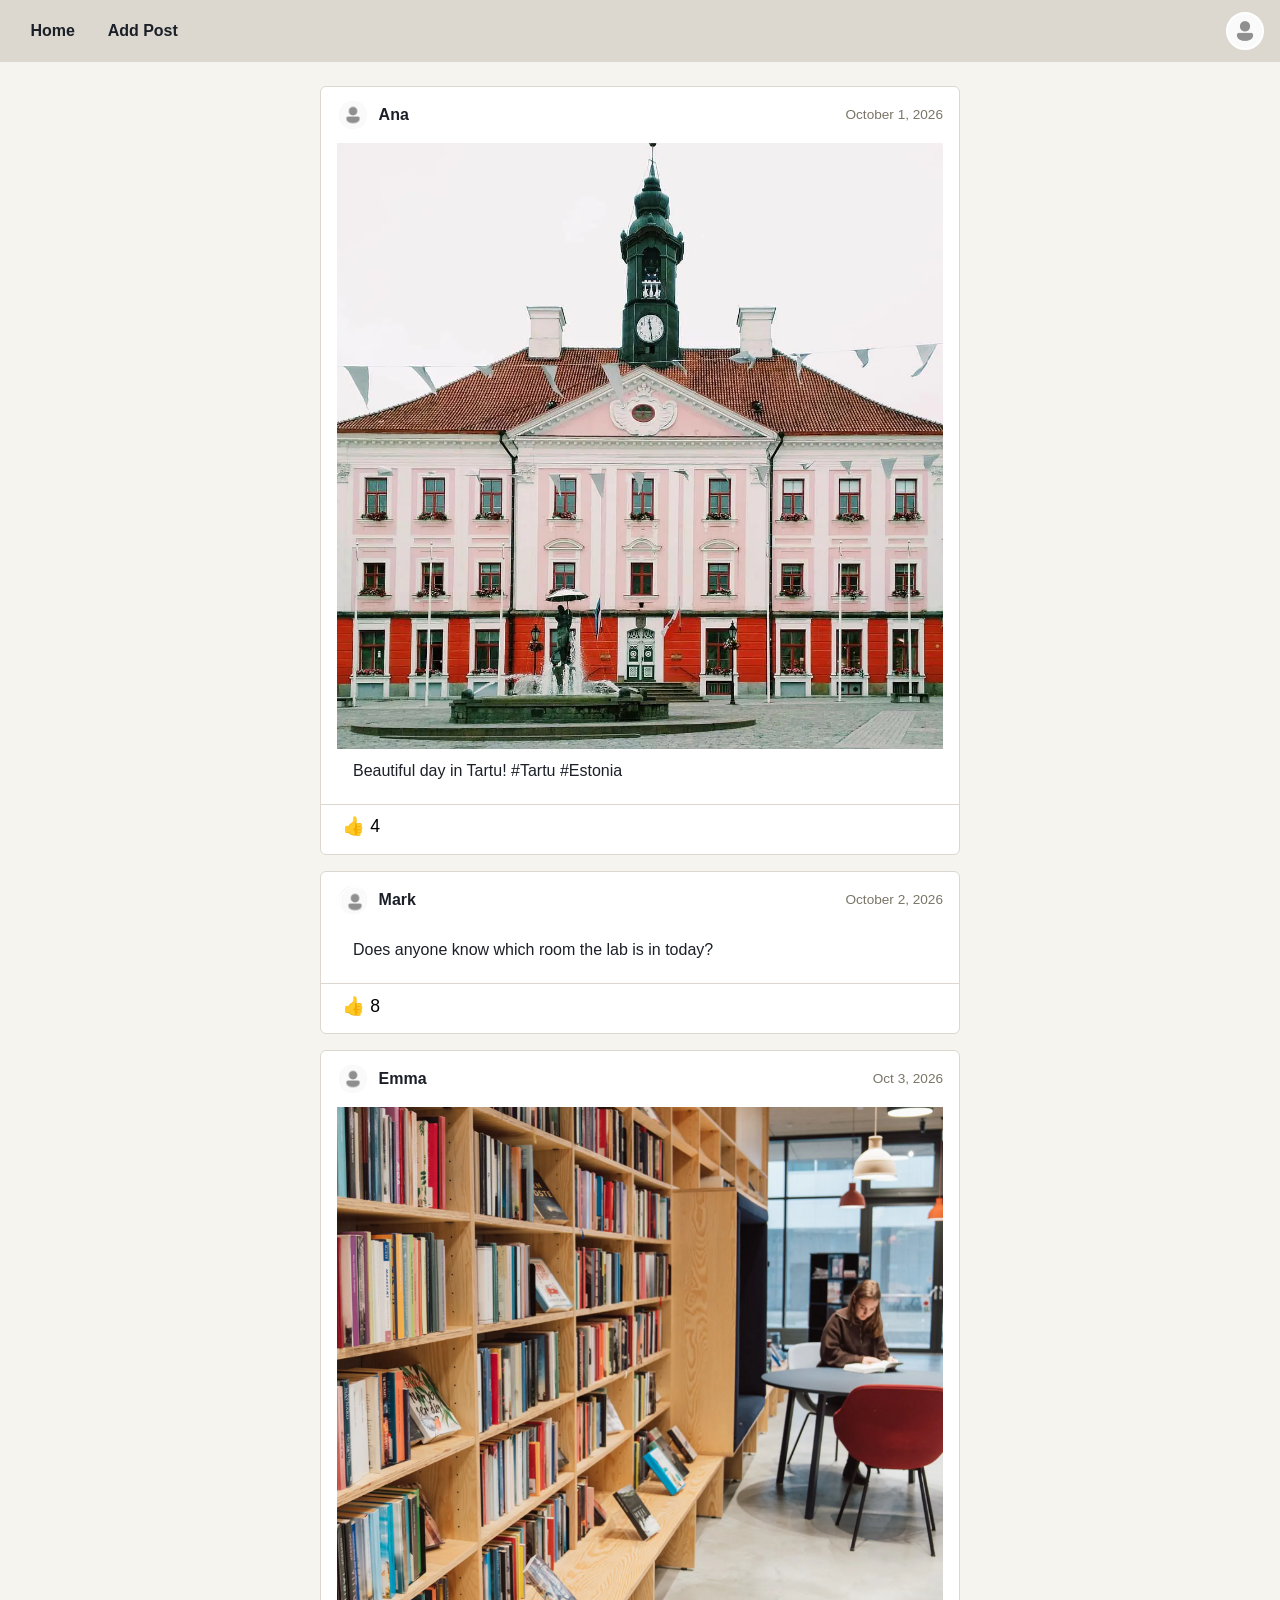
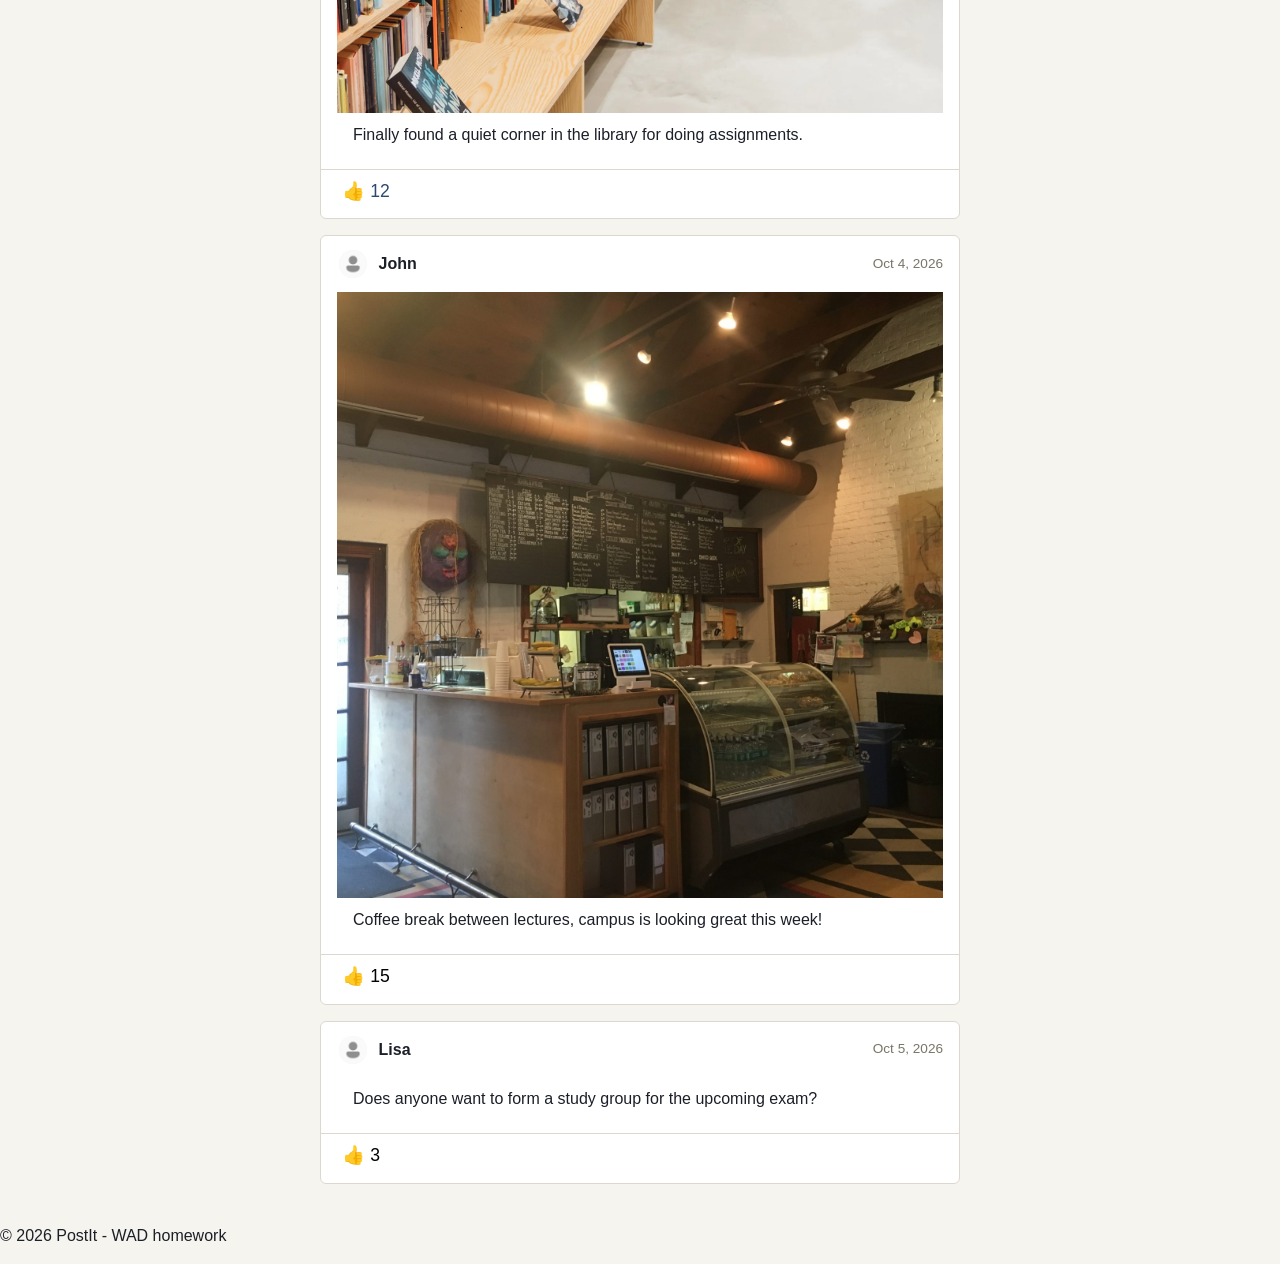
==== index.html @ ceebc7ea "added the html and css files for the website" ====
<!DOCTYPE html>
<html lang="en">
  <head>
    <meta charset="UTF-8">
    <meta name="viewport" content="width=device-width, initial-scale=1.0" /> <!-- mobile usage -->
    <title>PostIt - Home</title>
    <link rel="stylesheet" href="index.css" />
  </head>

  <body>

    <!-- header: navigation links + account avatar -->
    <header>
        <nav> <!--navigation links-->
        <a href="index.html">Home</a>
        <a href="addPost.html">Add Post</a>
        </nav>
        <!-- avatar links to the login page -->
        <!-- aria-label for accessibility since the link contains only an image -->
        <a href="login.html" class="avatar" aria-label="Account">
            <img src="images/daweid-icon-7797704_1920.png" alt="User Avatar" width="32" height="32">
        </a>
    </header>

    <!-- main: post feed -->
    <main>
        <!-- each post is an <article> element with the same structure:
                1. post header - avatar, username, date
                2. post body - optional image, text content
                3. post footer - like button with like count
            to add a new post, copy the <article> element and change the content -->
        <section class="feed" aria-label="Posts">
            <article class="post">
                <div class="post-header">
                    <span class="avatar">
                        <img src="images/daweid-icon-7797704_1920.png" alt="Ana">
                    </span>
                    <strong>Ana</strong>
                    <time datetime="2026-10-01">October 1, 2026</time>
                </div>

                <div class="post-body">
                    <img src="images/tartu.webp" alt="Town Hall Square in Tartu" />
                    <p>Beautiful day in Tartu! #Tartu #Estonia</p>
                </div>

                <div class="post-footer">
                    <!-- data-likes = starting number of likes, read by the script below -->
                    <button class="like-btn" type="button" data-likes="4">👍 4</button>
                </div>
            </article>

            <article class="post">
                <div class="post-header">
                    <span class="avatar">
                        <span class="avatar">
                        <img src="images/daweid-icon-7797704_1920.png" alt="Mark">
                    </span>
                    </span>
                    <strong>Mark</strong>
                    <time datetime="2026-10-02">October 2, 2026</time>
                </div>

                <div class="post-body">
                    <p>Does anyone know which room the lab is in today?</p>
                </div>

                <div class="post-footer">
                    <button class="like-btn" type="button" data-likes="8">👍 8</button>
                </div>
            </article>

            <article class="post">
                <div class="post-header">
                    <span class="avatar">
                        <img src="images/daweid-icon-7797704_1920.png" alt="Emma">
                    </span>
                    <strong>Emma</strong>
                    <time datetime="2026-10-03">Oct 3, 2026</time>
                </div>
                <div class="post-body">
                    <img src="images/library.webp" alt="University library" />
                    <p>Finally found a quiet corner in the library for doing assignments.</p>
                </div>
                <div class="post-footer">
                    <!-- class "liked" makes the button blue from the start -->
                    <button class="like-btn liked" type="button" data-likes="12">👍 12</button>
                </div>
            </article>

            <article class="post">
                <div class="post-header">
                    <span class="avatar">
                        <img src="images/daweid-icon-7797704_1920.png" alt="John">
                    </span>
                    <strong>John</strong>
                    <time datetime="2026-10-04">Oct 4, 2026</time>
                </div>
                <div class="post-body">
                    <img src="images/coffee.jpg" alt="Coffee shop" />
                    <p>Coffee break between lectures, campus is looking great this week!</p>
                </div>
                <div class="post-footer">
                    <button class="like-btn" type="button" data-likes="15">👍 15</button>
                </div>
            </article>

            <article class="post">
                <div class="post-header">
                    <span class="avatar">
                        <img src="images/daweid-icon-7797704_1920.png" alt="Lisa">
                    </span>
                    <strong>Lisa</strong>
                    <time datetime="2026-10-05">Oct 5, 2026</time>
                </div>
                <div class="post-body">
                    <p>Does anyone want to form a study group for the upcoming exam?</p>
                </div>
                <div class="post-footer">
                    <button class="like-btn" type="button" data-likes="3">👍 3</button>
                </div>
            </article>

        </section>
    </main>

    <!-- footer -->
    <footer>
        <p>&copy; 2026 PostIt - WAD homework</p>
    </footer>

    <!-- javascript: like button functionality 
         clicking a button toggles like/unlike and updates the number
         nothing is saved, the counts reset when the page is reloaded -->
    <script>
        // Loop over every like button on the page and give each its own state
        document.querySelectorAll('.like-btn').forEach(btn => {
            let liked = false; //has the user liked this post yet?
            let count = parseInt(btn.dataset.likes, 10) || 0; //start from data-likes (0 if missing)

            btn.addEventListener('click', () => {
                liked = !liked; //flip between liked / not liked
                count += liked ? 1 : -1; // increments on like, decrements on unlike
                btn.classList.toggle('liked', liked); // add "liked" class if liked, remove otherwise
                btn.textContent =  `👍 ${count}`; // update the displayed number
            });
        });
    </script>

</body>
</html>
---- index.css ----
:root {
    --ink: #1b1f27;             /* main text color */
    --paper: #f6f4ef;           /* page background color */
    --card: #ffffff;            /* background of post cards */
    --line: #dcd8cf;            /* borders and header background */
    --accent: #2c4a6e;          /* accent color (hover, liked state) */
    --accent-hover: #203854;    /* darker accent color */
    --muted: #7a7568;           /* grey text: dates, footer*/
}

/*make width/height include padding and border, so sizes are more predictable */
* { box-sizing: border-box; }

/* base page styles */
body {
    margin: 0;
    font-family: "Segoe UI", Helvetica, Arial, sans-serif;
    background-color: var(--paper);
    color: var(--ink);
    line-height: 1.5; /* more readable spacing between lines */
}

/* header and navigation styles */

/* top bar: nav links on the left, avatar on the right */
header {
    display: flex;
    align-items: center;            /* vertically center the items */
    justify-content: space-between; /* push nav left and avatar right */
    background: var(--line);
    padding: 0.75rem 1rem;
}

/* row of link (home, add post) */
nav {
    display: flex;
    gap: 0.25rem; /* small space between links */
}

nav a {
    padding: 0.4rem 0.9rem;
    border-radius: 4px;
    color: var(--ink);
    text-decoration: none;                   /* no underline */
    font-weight: 600;
    transition: background-color 0.25s ease; /* smooth hover effect */
}

/* hover effect: dark blue background with white text */
nav a:hover {
    background-color: var(--accent);
    color: #fff;
}

/* avatar (round profile picture)
   used twice: in header (post link) and in each post header */
.avatar {
    width: 38px;
    height: 38px;
    border-radius: 50%; /* makes the square into a circle */
    background: #ffffff;
    border: 2px solid #fff;
    overflow: hidden;   /* crop the image to the circle */
    display: block;
}

/* image fills the circle without being stretched */
.avatar img {
    width: 100%;
    height: 100%;
    object-fit: cover; /* crop instead of distorting */
}

/* main content area */

/* centre the feed horizontally */
main {
    display: flex;
    justify-content: center;
    padding: 1.5rem;
}

/* vertical list of posts, max 640px wide */
.feed {
    display: flex;
    flex-direction: column; /* stack posts top to bottom */
    gap: 1rem;              /* space between posts */
    width: 100%;
    max-width: 640px;
}

/* individual post card */
.post {
    background: var(--card);
    border: 1px solid var(--line);
    border-radius: 6px;
    overflow: hidden; /* keeps the image inside the rounded corners */
}

/* top row of a post: avatar, username, date
    ">" means only a .post-header that is a direct child of .post */
.post > .post-header {
    display: flex;
    align-items: center;
    gap: 0.6rem;
    padding: 0.75rem 1rem;
}

/* smaller avatar in the post header (overrides the 38px default above) */
.post-header .avatar {
    width: 32px;
    height: 32px;
    background: var(--paper);
    font-size: 1px solid var(--line);
}

/* date: grey, small, pushed to the far right of the row
    (margin-left: auto takes up all the free space on the left) */
.post-header time {
    margin-left: auto;
    color: var(--muted);
    font-size: 0.85rem;
}

/* "+" = the .post-body that comes directly after the .post-header */
.post-header + .post-body {
    padding: 0 1rem 0.75rem;
}

/* post image: full width, always square, cropped to fit */
.post-body img {
    display: block; /* removes the small gap under inline images */
    width: 100%;
    aspect-ratio: 1/1;
    object-fit: cover;
}

/* post text*/
.post-body p {
    margin: 0.6rem 1rem;
}

/* "~" = any .post-footer that comes after a .post-body (same parent)
    adds a thin line above the like button */
.post-body ~ .post-footer {
    padding: 0.5rem 1rem 0.85rem;
    border-top: 1px solid var(--line);
}

/* like button */

/* reset the default button so it looks like plain text with an emoji  */ 
.like-btn {
    background: none;
    border: none;
    cursor: pointer;
    font-size: 1.1rem;
    padding: 0.2rem 0.4rem;
    border-radius: 4px;
}

.like-btn:hover {
    background: var(--paper); /* light highlight on hover */
}

/* the "liked" class is added/removed by the javascript in index.html */
.like-btn.liked {
    color: var(--accent);
}

/* page footer */
.footer {
    text-align: center;
    padding: 1rem;
    font-size: 0.85rem;
    color: var(--muted);
}

/* mobile styles
    applied only when the screen is 480px wide or less (phones)
    smaller paddings and fonts so everything fits */
@media (max-width: 480px) {
    header {
        padding: 0.6rem 0.8rem;
    }

    nav a {
        padding: 0.35rem 0.6rem;
        font-size: 0.9rem;
    }

    main {
        padding: 0.75rem;
    }

    .feed {
        gap: 0.75rem;
    }
}
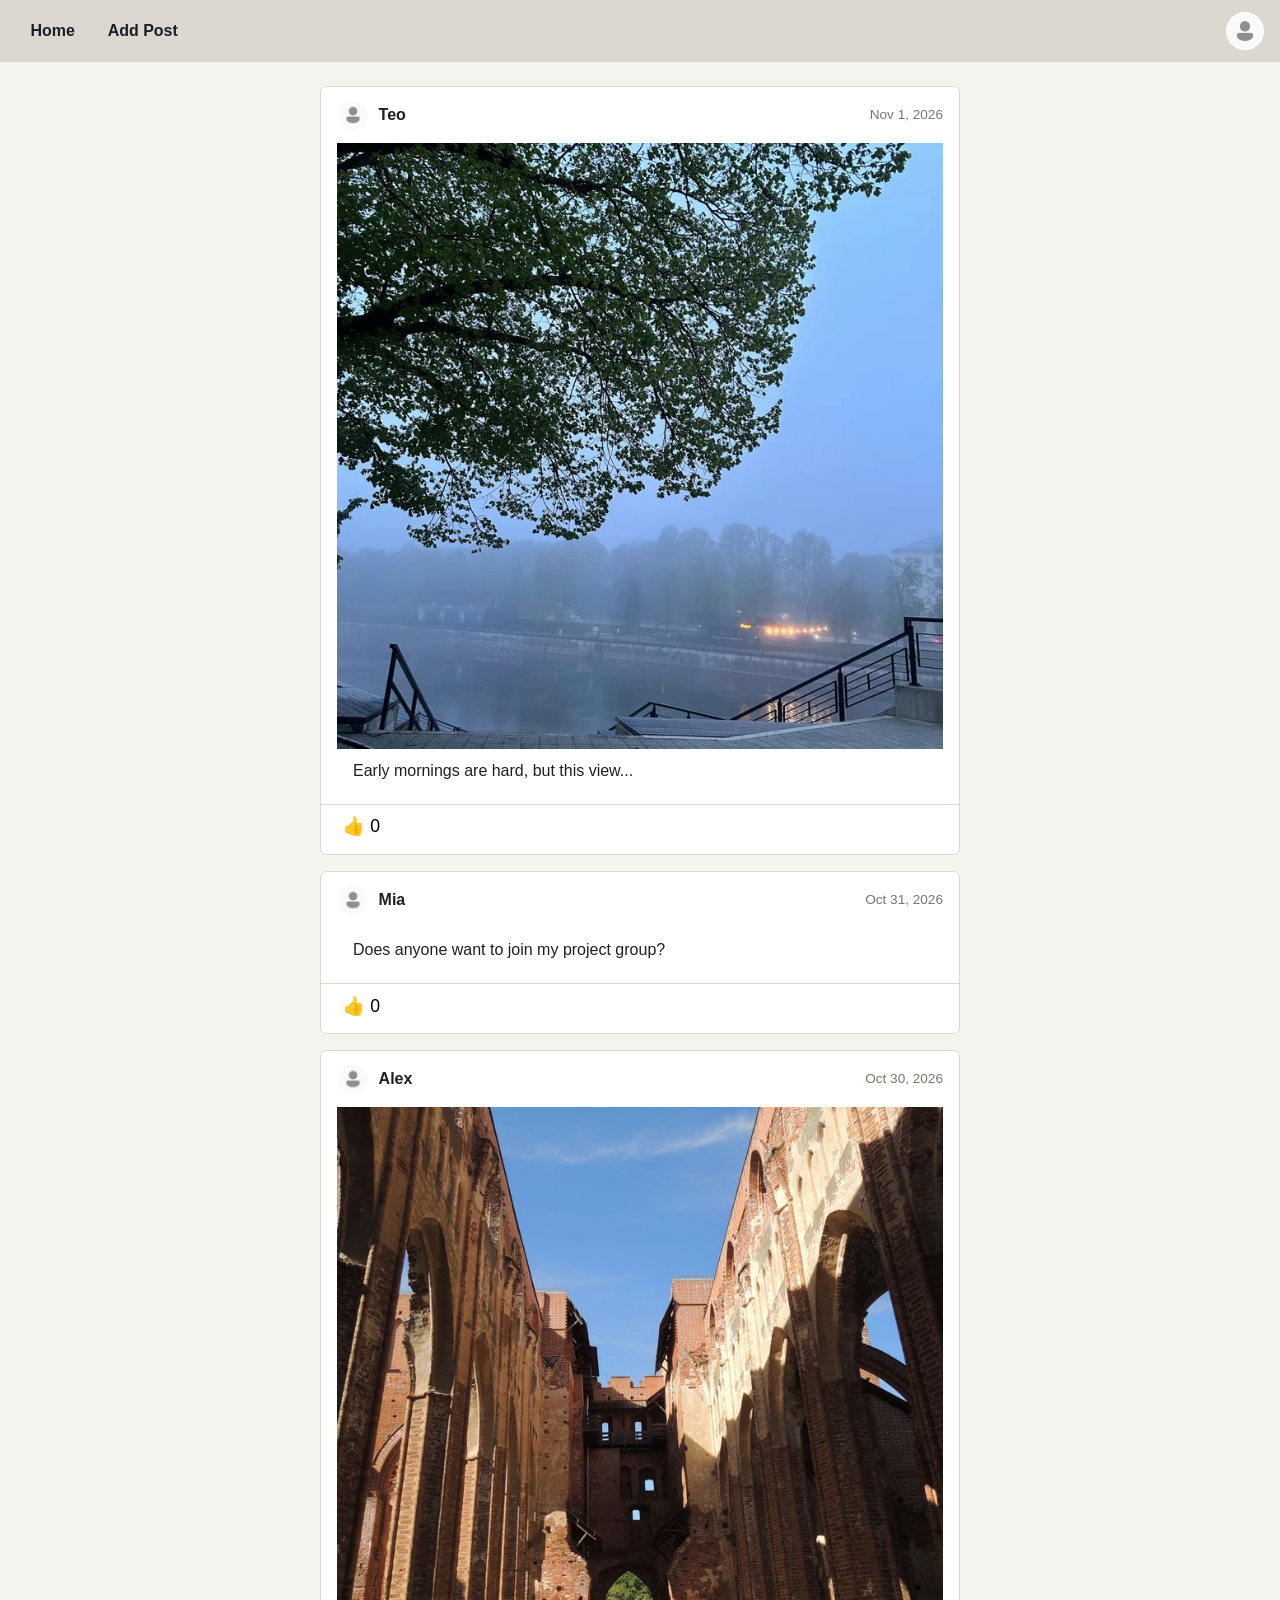
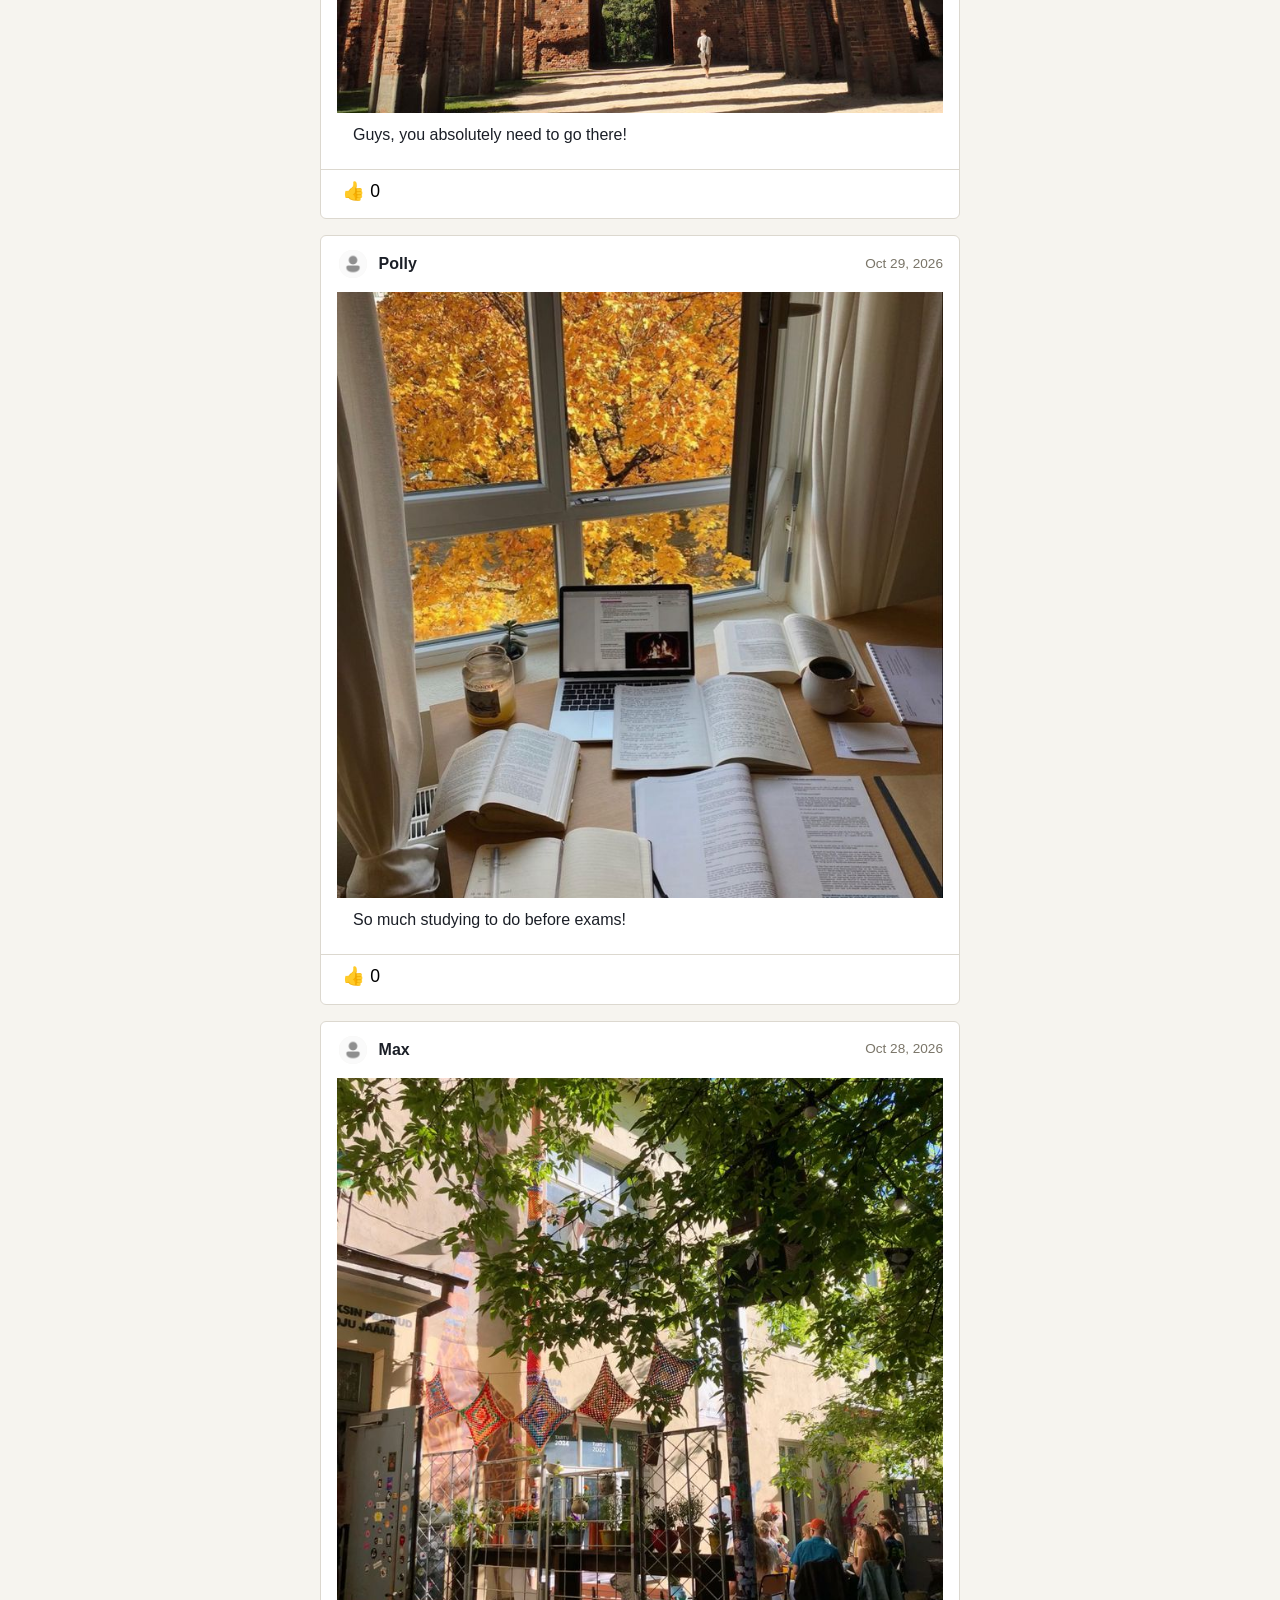
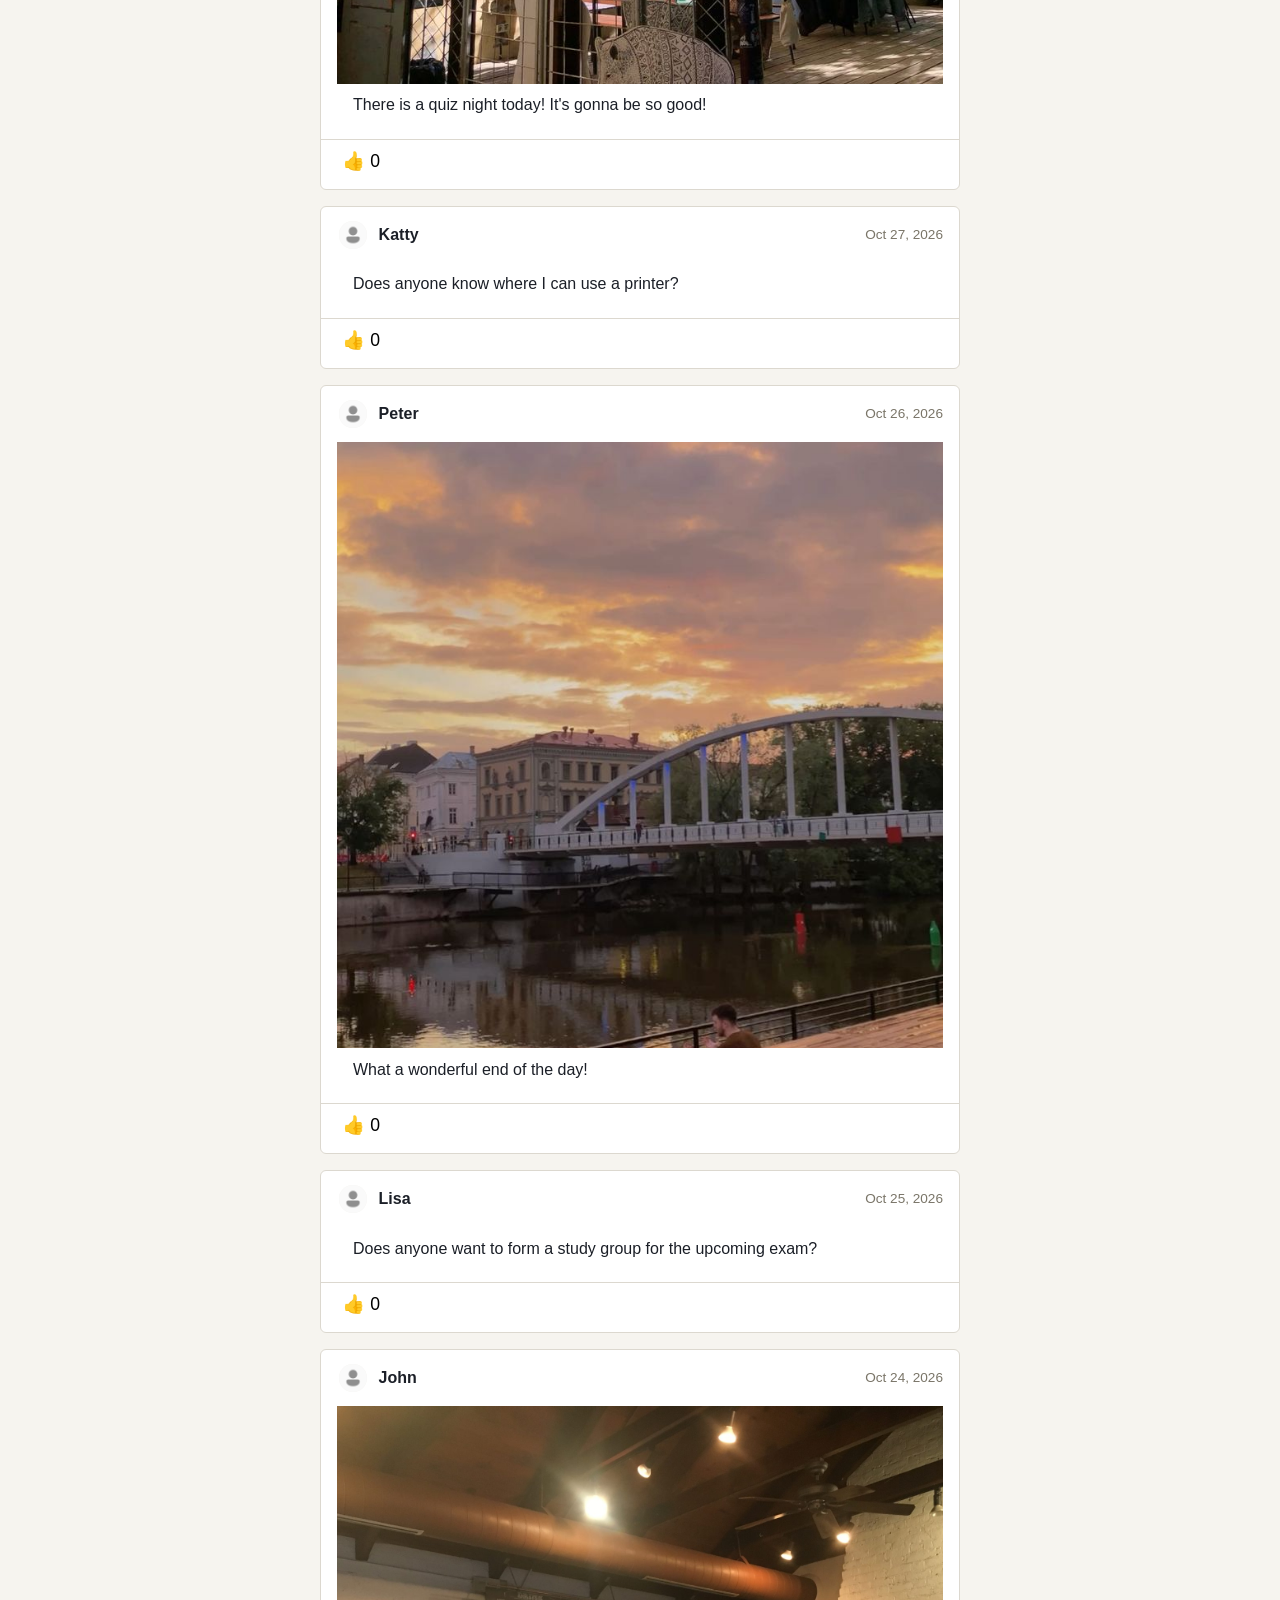
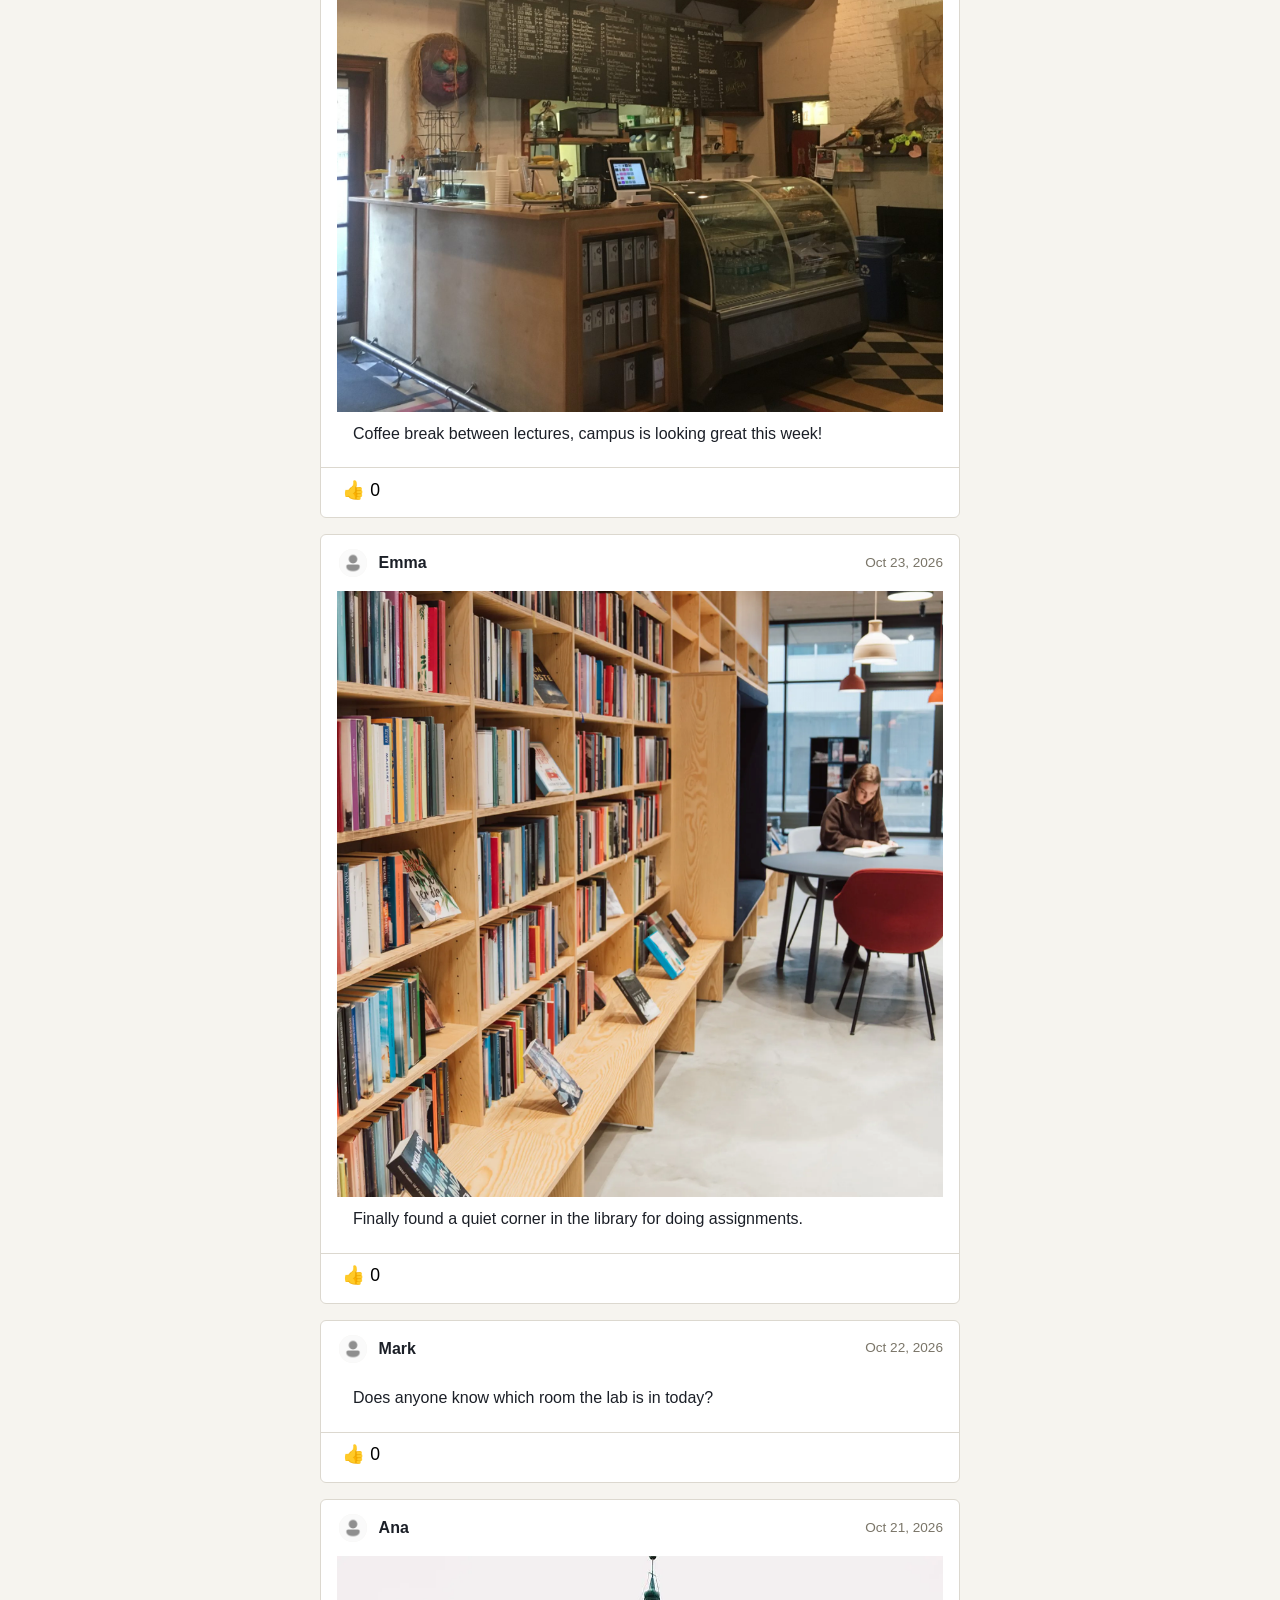
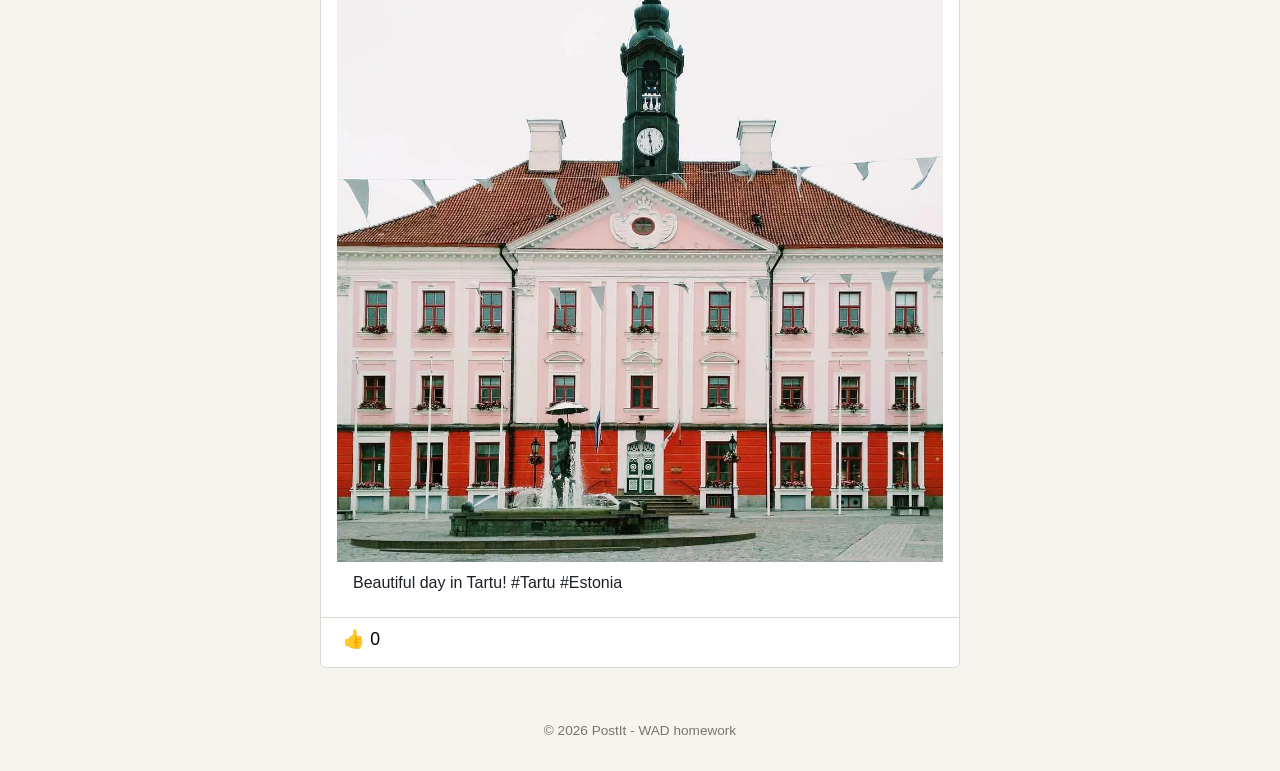
==== commit 935b978a: "script.js and index.html changes (tasks 3, 4, 5)" ====
--- a/index.html
+++ b/index.html
@@ -24,128 +24,19 @@
 
     <!-- main: post feed -->
     <main>
-        <!-- each post is an <article> element with the same structure:
-                1. post header - avatar, username, date
-                2. post body - optional image, text content
-                3. post footer - like button with like count
-            to add a new post, copy the <article> element and change the content -->
-        <section class="feed" aria-label="Posts">
-            <article class="post">
-                <div class="post-header">
-                    <span class="avatar">
-                        <img src="images/daweid-icon-7797704_1920.png" alt="Ana">
-                    </span>
-                    <strong>Ana</strong>
-                    <time datetime="2026-10-01">October 1, 2026</time>
-                </div>
-
-                <div class="post-body">
-                    <img src="images/tartu.webp" alt="Town Hall Square in Tartu" />
-                    <p>Beautiful day in Tartu! #Tartu #Estonia</p>
-                </div>
-
-                <div class="post-footer">
-                    <!-- data-likes = starting number of likes, read by the script below -->
-                    <button class="like-btn" type="button" data-likes="4">👍 4</button>
-                </div>
-            </article>
-
-            <article class="post">
-                <div class="post-header">
-                    <span class="avatar">
-                        <span class="avatar">
-                        <img src="images/daweid-icon-7797704_1920.png" alt="Mark">
-                    </span>
-                    </span>
-                    <strong>Mark</strong>
-                    <time datetime="2026-10-02">October 2, 2026</time>
-                </div>
-
-                <div class="post-body">
-                    <p>Does anyone know which room the lab is in today?</p>
-                </div>
-
-                <div class="post-footer">
-                    <button class="like-btn" type="button" data-likes="8">👍 8</button>
-                </div>
-            </article>
-
-            <article class="post">
-                <div class="post-header">
-                    <span class="avatar">
-                        <img src="images/daweid-icon-7797704_1920.png" alt="Emma">
-                    </span>
-                    <strong>Emma</strong>
-                    <time datetime="2026-10-03">Oct 3, 2026</time>
-                </div>
-                <div class="post-body">
-                    <img src="images/library.webp" alt="University library" />
-                    <p>Finally found a quiet corner in the library for doing assignments.</p>
-                </div>
-                <div class="post-footer">
-                    <!-- class "liked" makes the button blue from the start -->
-                    <button class="like-btn liked" type="button" data-likes="12">👍 12</button>
-                </div>
-            </article>
-
-            <article class="post">
-                <div class="post-header">
-                    <span class="avatar">
-                        <img src="images/daweid-icon-7797704_1920.png" alt="John">
-                    </span>
-                    <strong>John</strong>
-                    <time datetime="2026-10-04">Oct 4, 2026</time>
-                </div>
-                <div class="post-body">
-                    <img src="images/coffee.jpg" alt="Coffee shop" />
-                    <p>Coffee break between lectures, campus is looking great this week!</p>
-                </div>
-                <div class="post-footer">
-                    <button class="like-btn" type="button" data-likes="15">👍 15</button>
-                </div>
-            </article>
-
-            <article class="post">
-                <div class="post-header">
-                    <span class="avatar">
-                        <img src="images/daweid-icon-7797704_1920.png" alt="Lisa">
-                    </span>
-                    <strong>Lisa</strong>
-                    <time datetime="2026-10-05">Oct 5, 2026</time>
-                </div>
-                <div class="post-body">
-                    <p>Does anyone want to form a study group for the upcoming exam?</p>
-                </div>
-                <div class="post-footer">
-                    <button class="like-btn" type="button" data-likes="3">👍 3</button>
-                </div>
-            </article>
-
-        </section>
+        <!-- the posts are no longer added by hand:
+                script.js fetches posts.js and creates one <arcitle class="post">
+                for each post, then adds it into this empty section -->
+        <section class="feed" id="feed"aria-label="Posts"></section>
     </main>
 
     <!-- footer -->
-    <footer>
+    <footer class="footer">
         <p>&copy; 2026 PostIt - WAD homework</p>
     </footer>
 
-    <!-- javascript: like button functionality 
-         clicking a button toggles like/unlike and updates the number
-         nothing is saved, the counts reset when the page is reloaded -->
-    <script>
-        // Loop over every like button on the page and give each its own state
-        document.querySelectorAll('.like-btn').forEach(btn => {
-            let liked = false; //has the user liked this post yet?
-            let count = parseInt(btn.dataset.likes, 10) || 0; //start from data-likes (0 if missing)
-
-            btn.addEventListener('click', () => {
-                liked = !liked; //flip between liked / not liked
-                count += liked ? 1 : -1; // increments on like, decrements on unlike
-                btn.classList.toggle('liked', liked); // add "liked" class if liked, remove otherwise
-                btn.textContent =  `👍 ${count}`; // update the displayed number
-            });
-        });
-    </script>
+    <!-- all the logic (fetch, creating posts, like buttons) lives in script.js -->
+    <script src="script.js"></script>
 
 </body>
 </html>
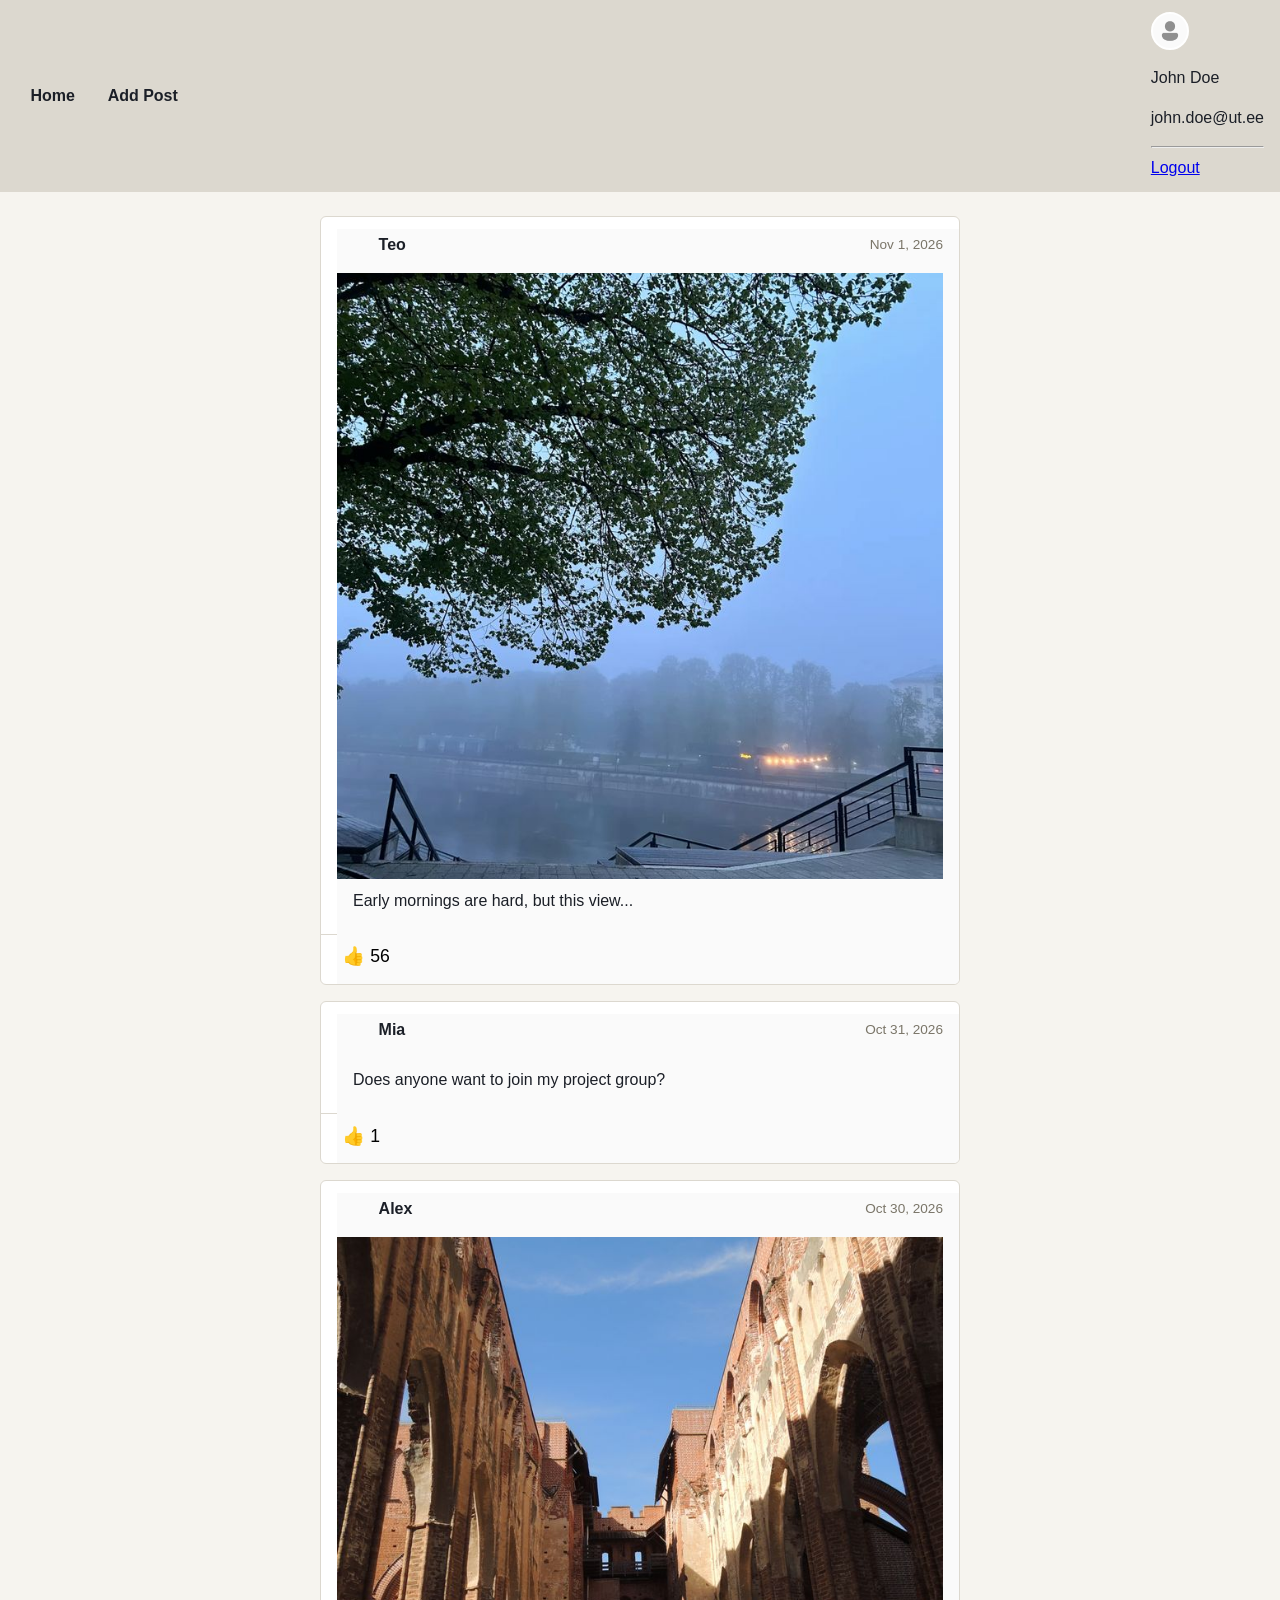
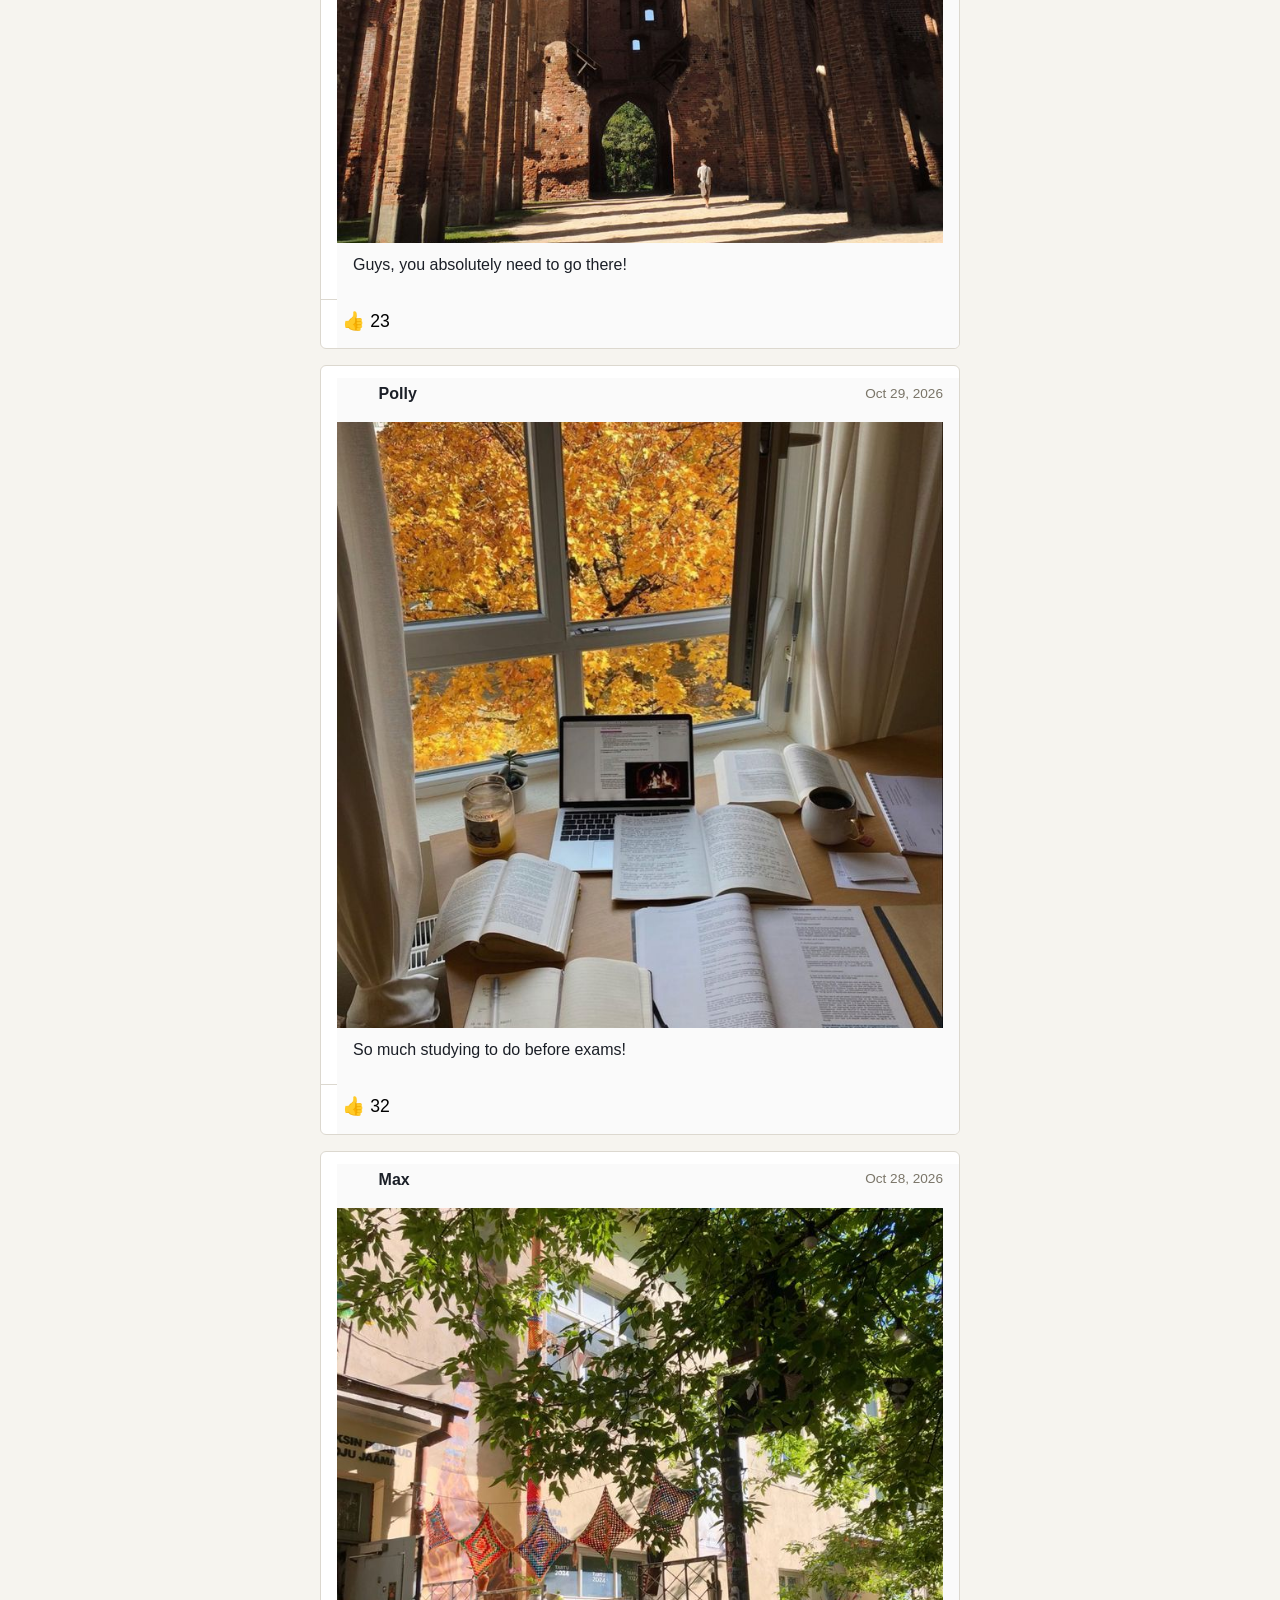
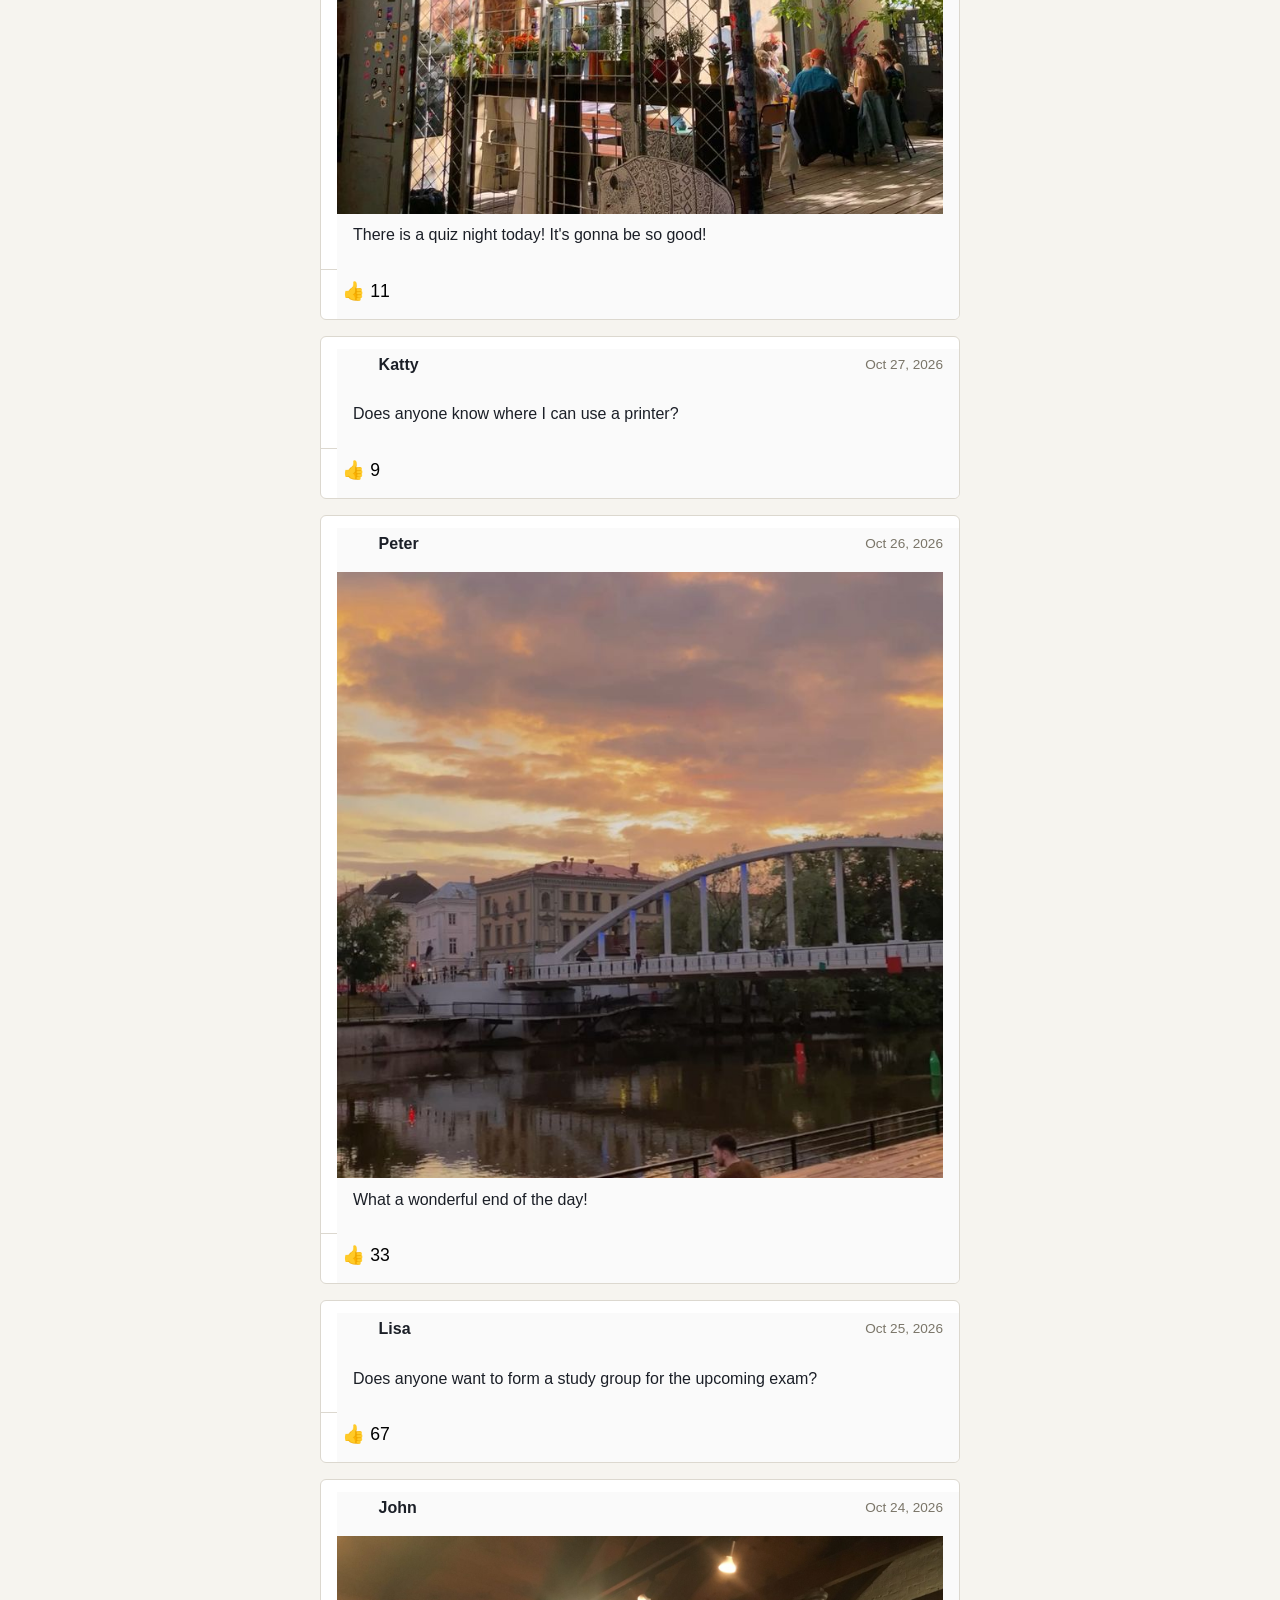
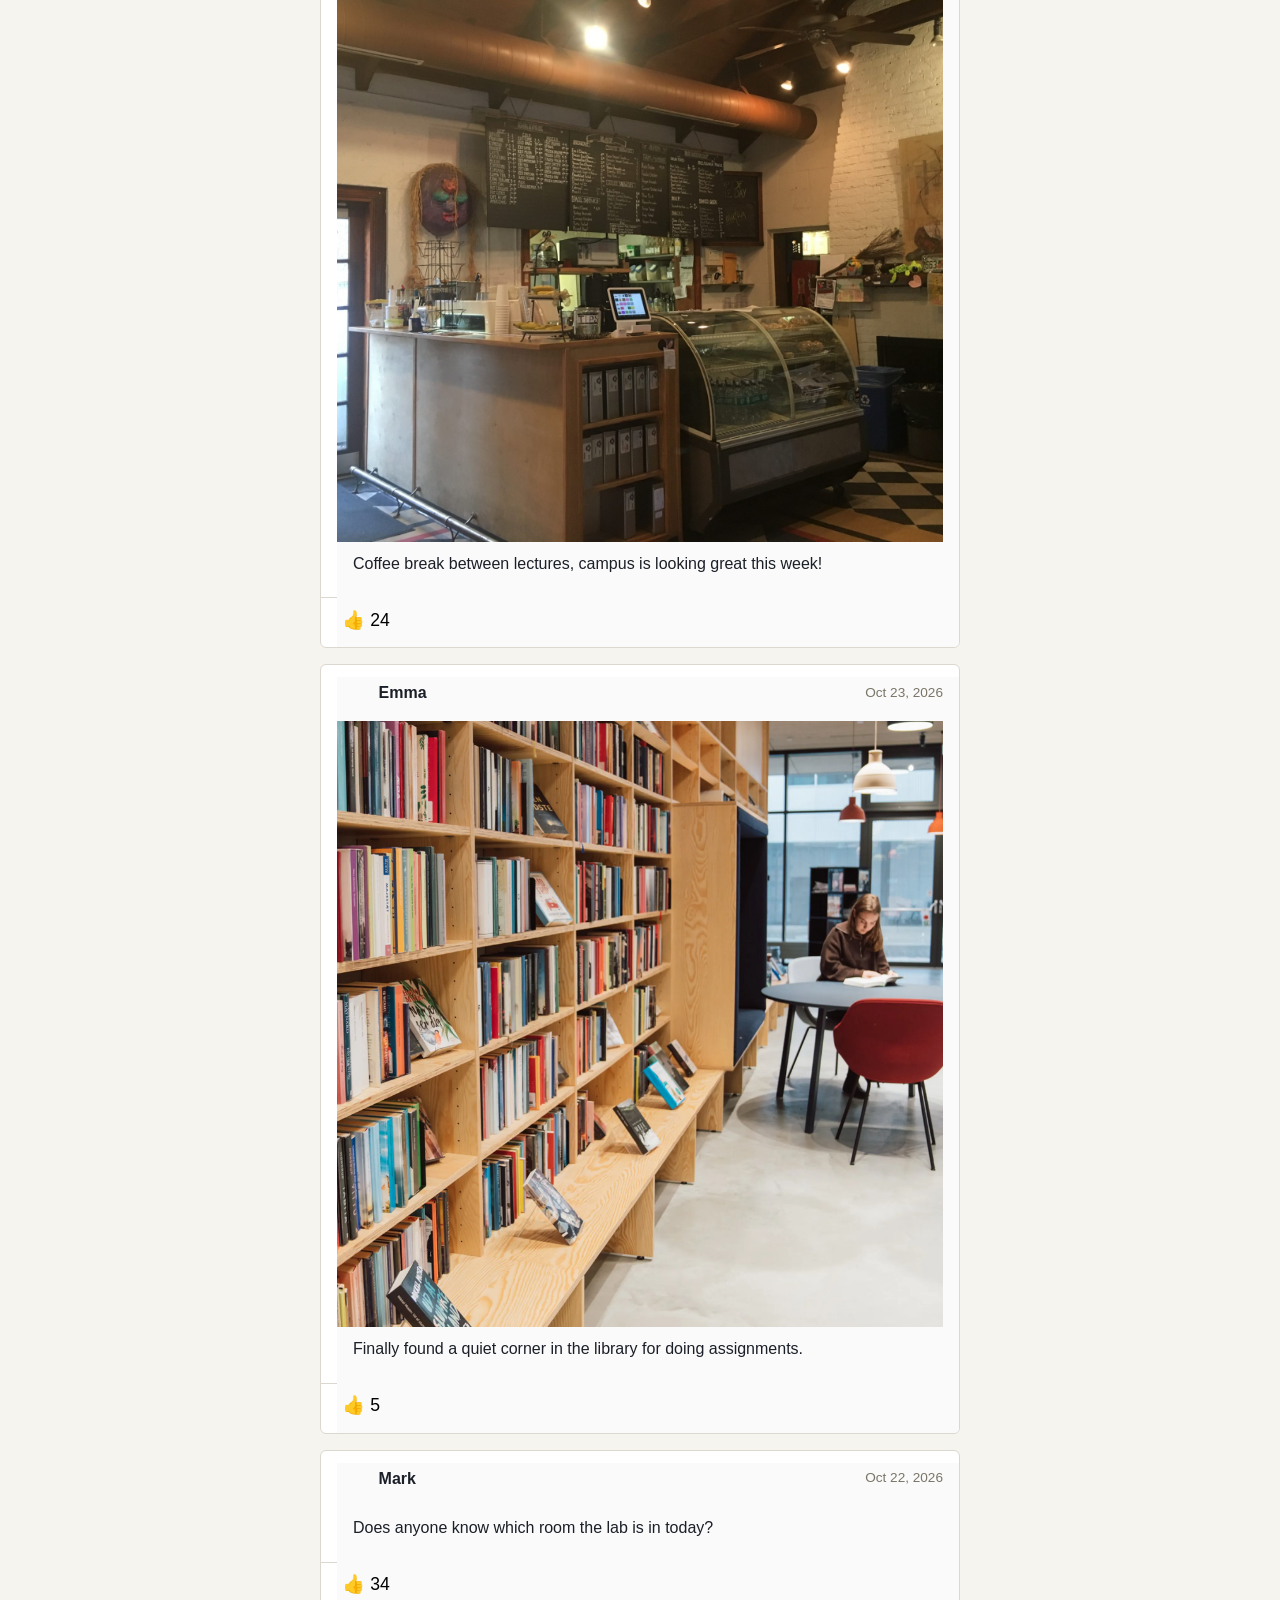
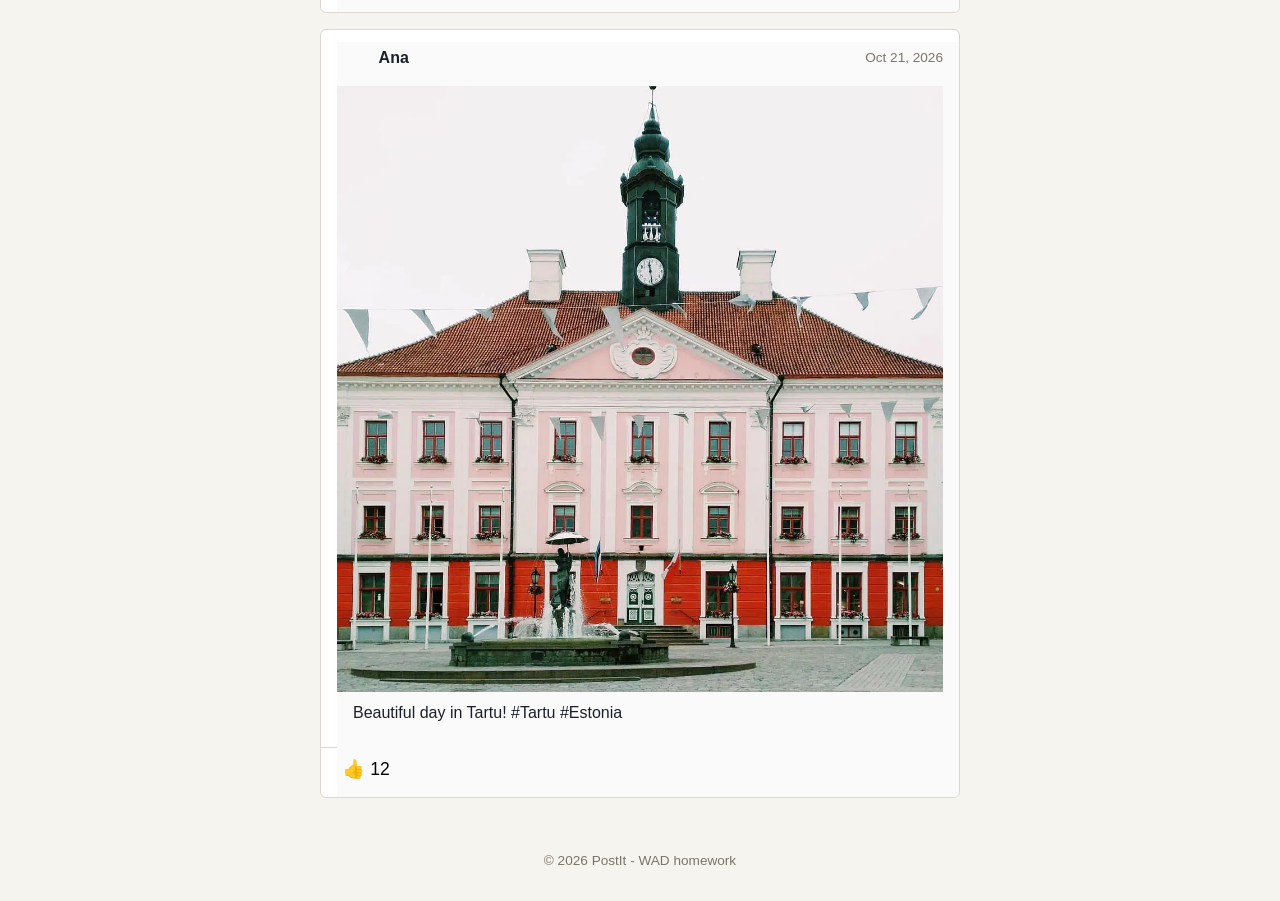
==== commit 0de151c9: "Creating dropdown menu" ====
--- a/index.html
+++ b/index.html
@@ -17,9 +17,17 @@
         </nav>
         <!-- avatar links to the login page -->
         <!-- aria-label for accessibility since the link contains only an image -->
-        <a href="login.html" class="avatar" aria-label="Account">
-            <img src="images/daweid-icon-7797704_1920.png" alt="User Avatar" width="32" height="32">
-        </a>
+        <div class="user-menu">
+            <div class="avatar-btn" id="avatar-btn" style="cursor: pointer;" aria-label="Account">
+                <img src="images/daweid-icon-7797704_1920.png" alt="User Avatar" width="32" height="32">
+            </div>
+            <div class="dropdown-content" id="menu">
+                <p>John Doe</p>
+                <p>john.doe@ut.ee</p>
+                <hr>
+                <a href="login.html">Logout</a>
+            </div>
+        </div>
     </header>
 
     <!-- main: post feed -->
--- a/index.css
+++ b/index.css
@@ -54,7 +54,7 @@
 
 /* avatar (round profile picture)
    used twice: in header (post link) and in each post header */
-.avatar {
+.avatar-btn {
     width: 38px;
     height: 38px;
     border-radius: 50%; /* makes the square into a circle */
@@ -65,7 +65,7 @@
 }
 
 /* image fills the circle without being stretched */
-.avatar img {
+.avatar-btn img {
     width: 100%;
     height: 100%;
     object-fit: cover; /* crop instead of distorting */
@@ -196,4 +196,4 @@
     .feed {
         gap: 0.75rem;
     }
-}+}
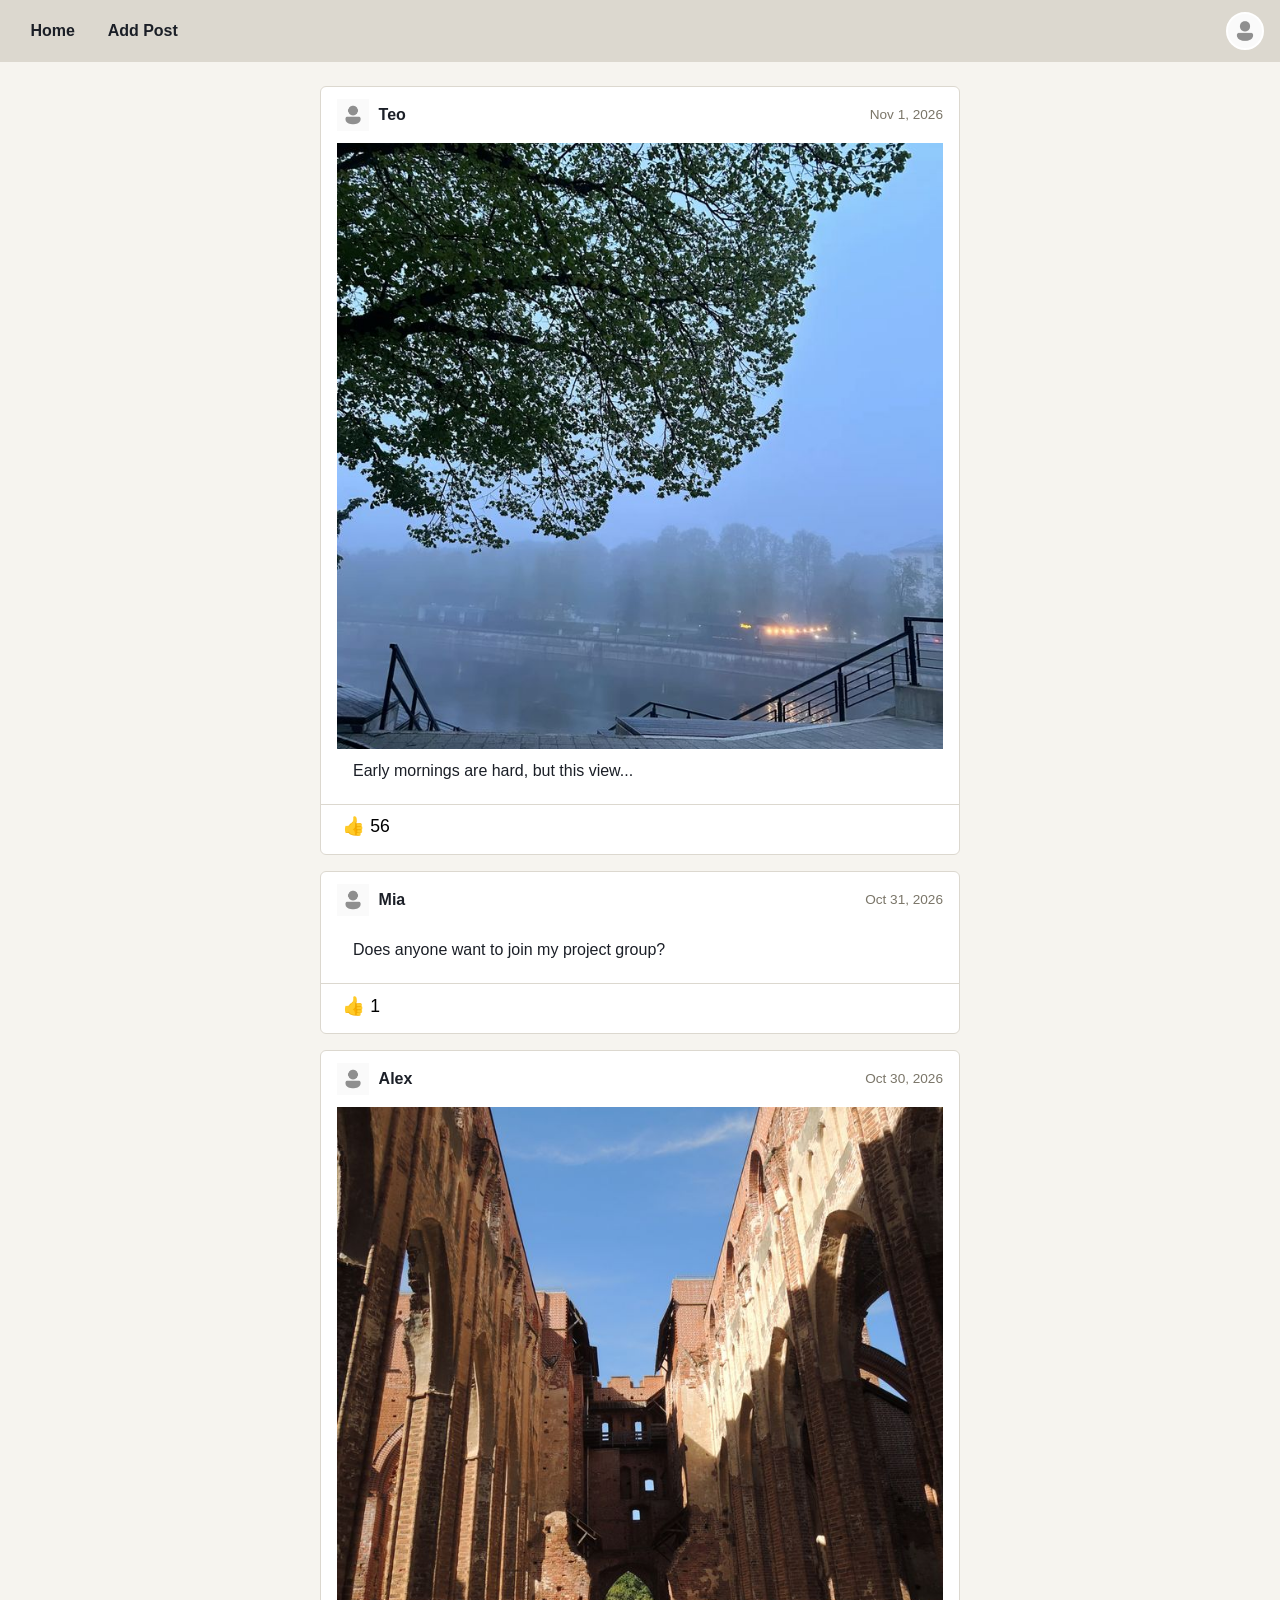
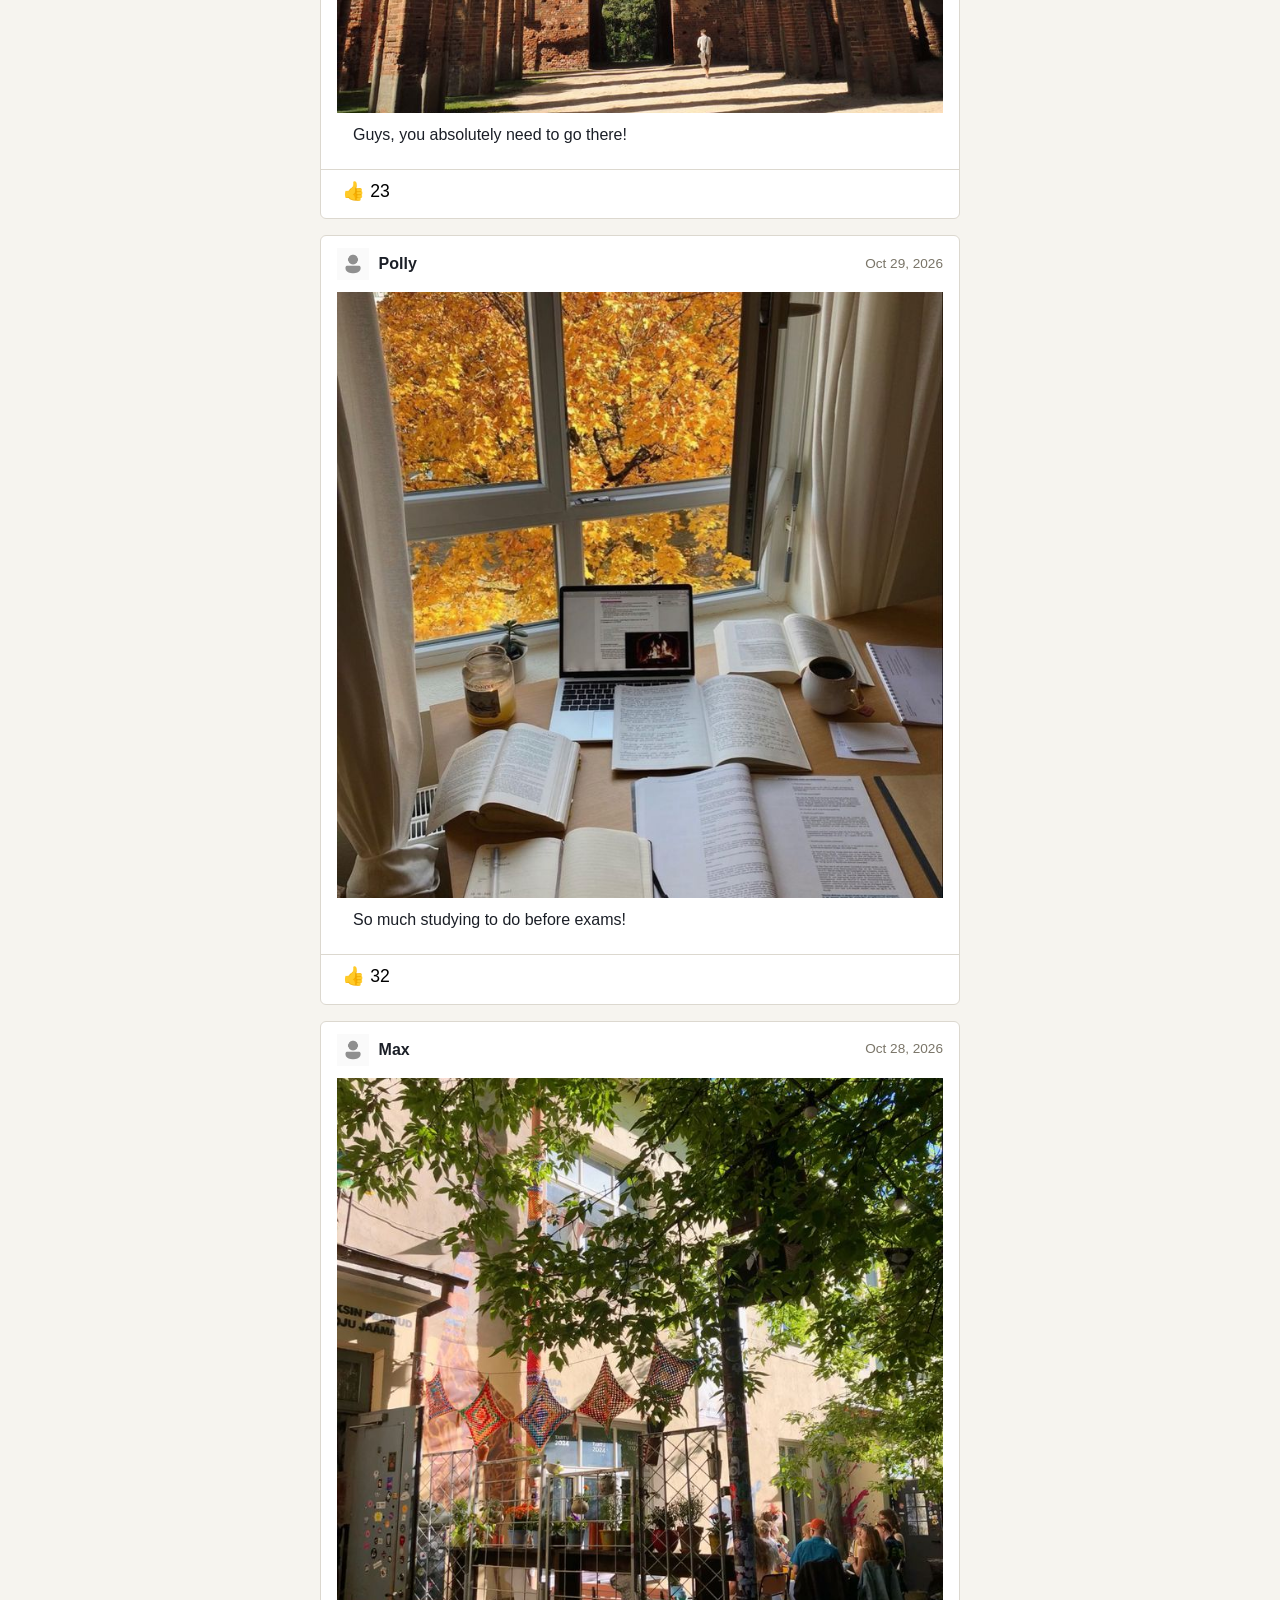
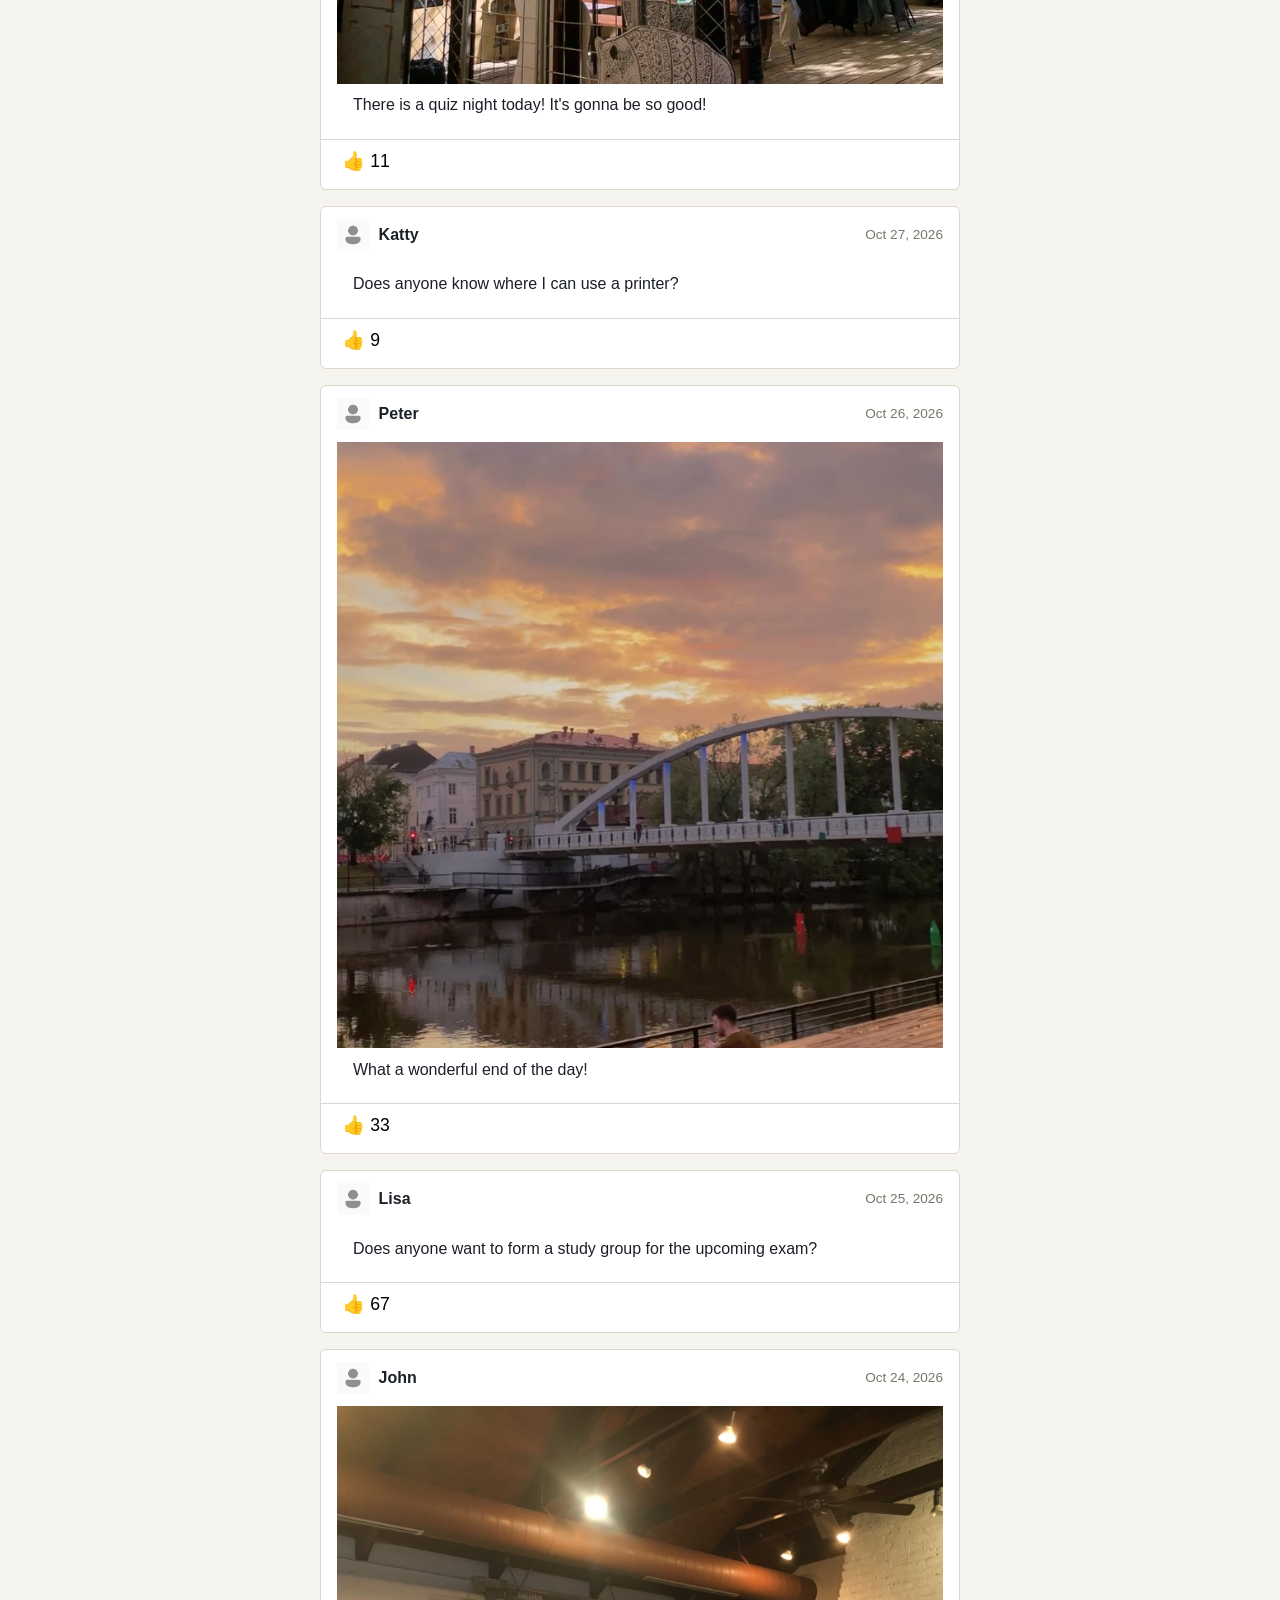
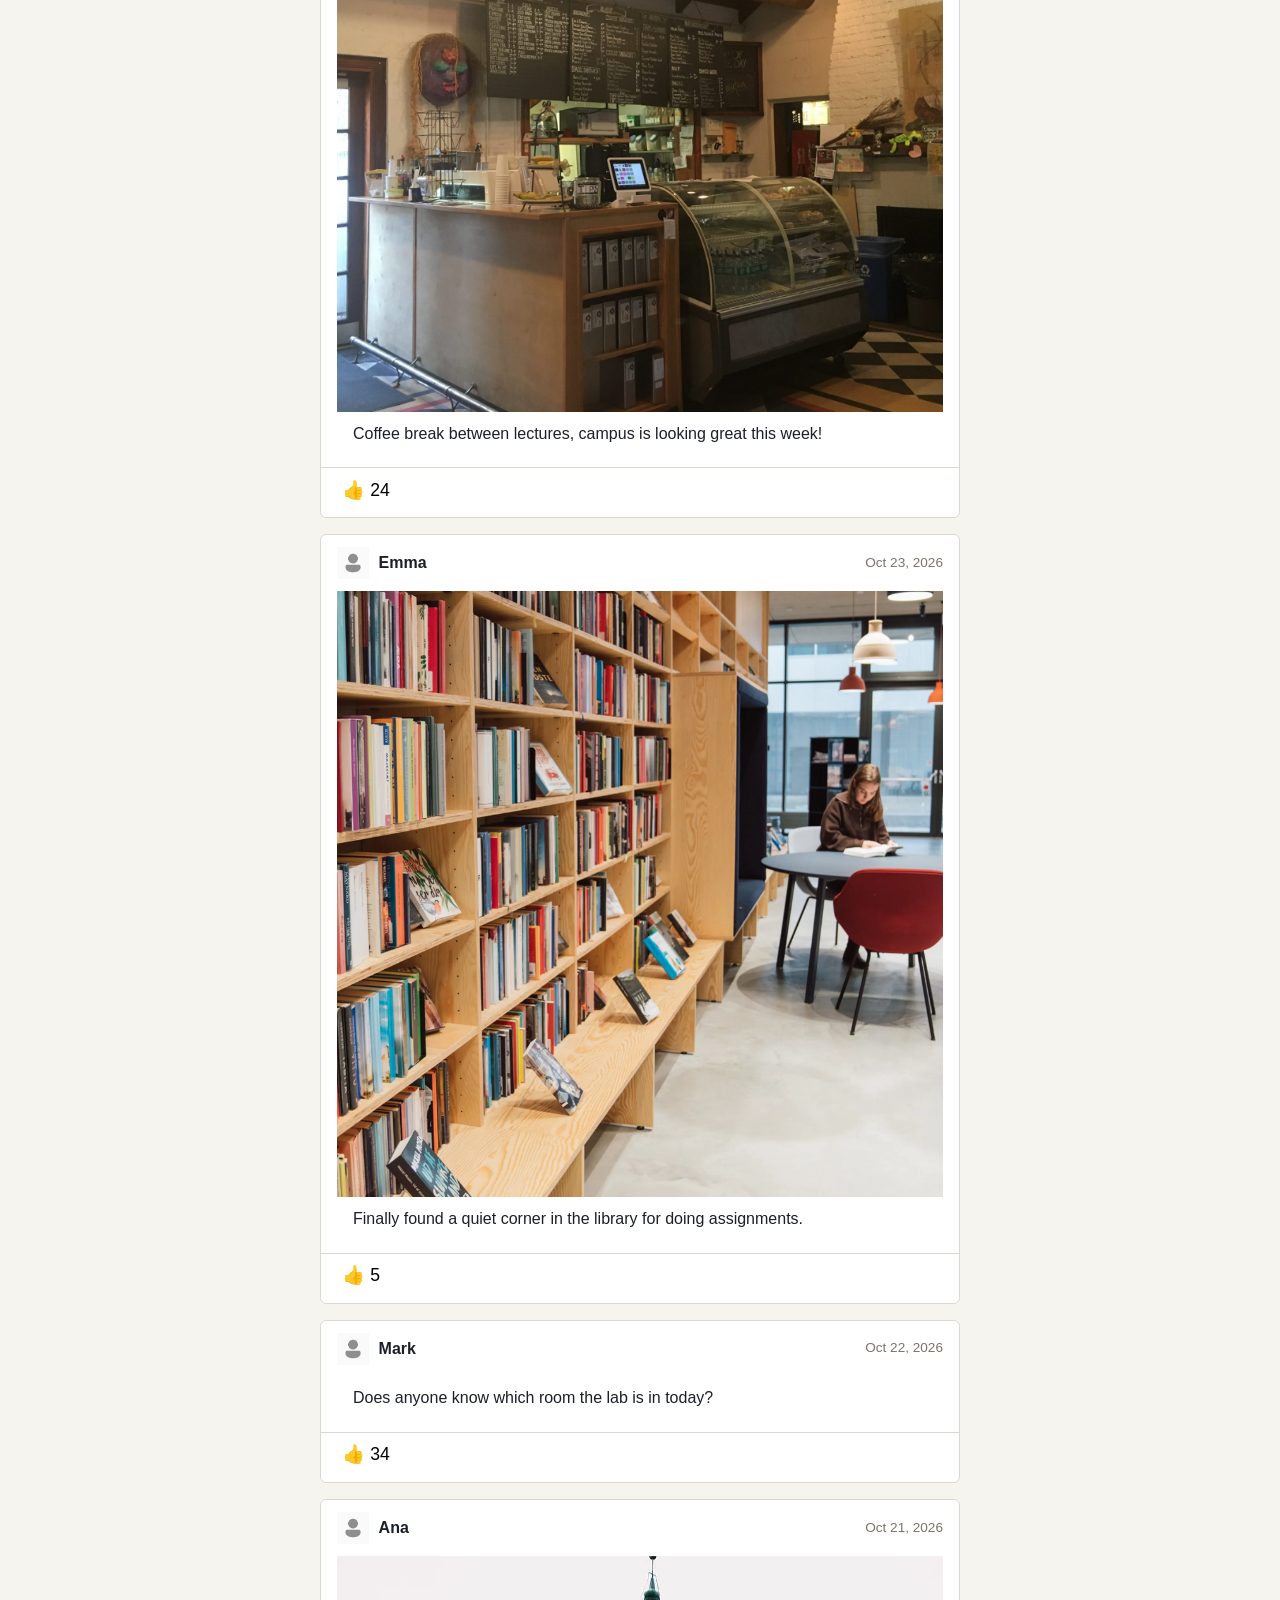
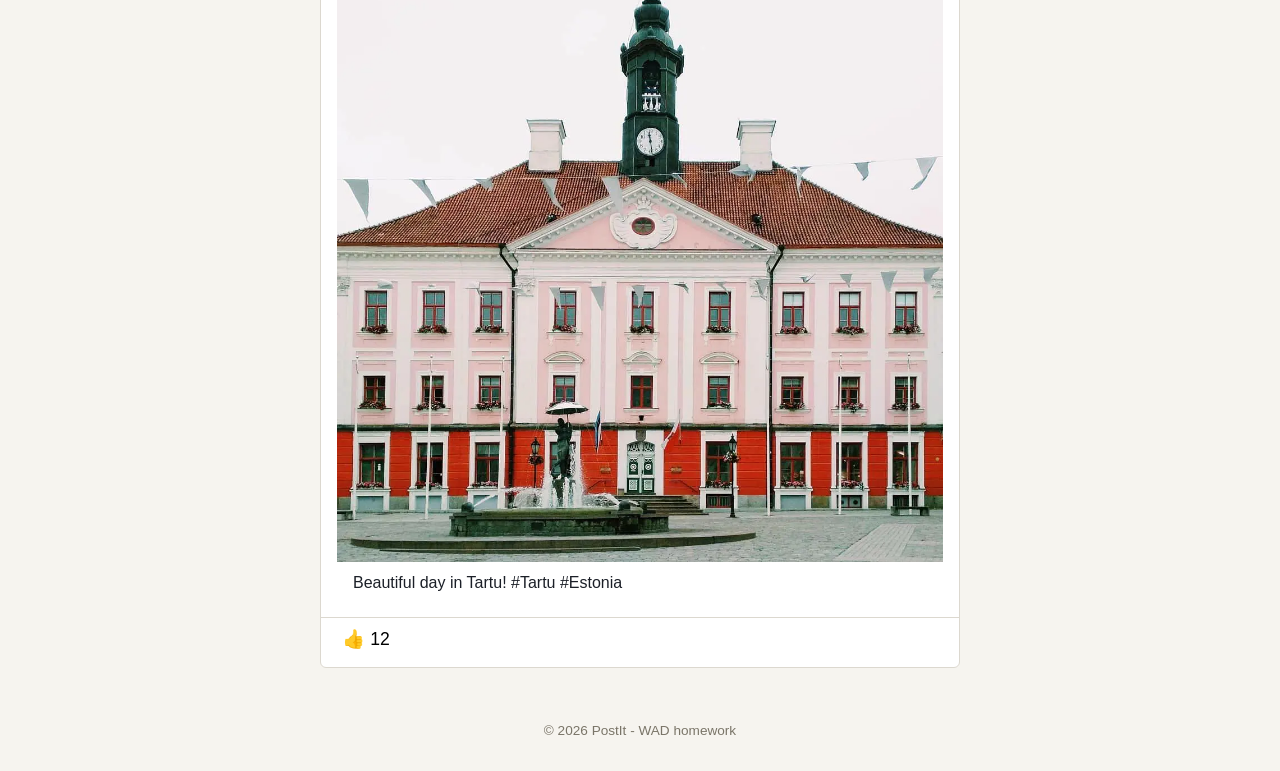
==== commit 2ff516cb: "fixed dropdown logic and added final styling" ====
--- a/index.html
+++ b/index.html
@@ -1,50 +1,54 @@
-<!DOCTYPE html>
+<!doctype html>
 <html lang="en">
-  <head>
-    <meta charset="UTF-8">
-    <meta name="viewport" content="width=device-width, initial-scale=1.0" /> <!-- mobile usage -->
-    <title>PostIt - Home</title>
-    <link rel="stylesheet" href="index.css" />
-  </head>
 
-  <body>
+<head>
+  <meta charset="UTF-8" />
+  <meta name="viewport" content="width=device-width, initial-scale=1.0" />
+  <!-- mobile usage -->
+  <title>PostIt - Home</title>
+  <link rel="stylesheet" href="index.css" />
+</head>
 
-    <!-- header: navigation links + account avatar -->
-    <header>
-        <nav> <!--navigation links-->
-        <a href="index.html">Home</a>
-        <a href="addPost.html">Add Post</a>
-        </nav>
-        <!-- avatar links to the login page -->
-        <!-- aria-label for accessibility since the link contains only an image -->
-        <div class="user-menu">
-            <div class="avatar-btn" id="avatar-btn" style="cursor: pointer;" aria-label="Account">
-                <img src="images/daweid-icon-7797704_1920.png" alt="User Avatar" width="32" height="32">
-            </div>
-            <div class="dropdown-content" id="menu">
-                <p>John Doe</p>
-                <p>john.doe@ut.ee</p>
-                <hr>
-                <a href="login.html">Logout</a>
-            </div>
-        </div>
-    </header>
+<body>
+  <!-- header: navigation links + account avatar -->
+  <header>
+    <nav>
+      <!--navigation links-->
+      <a href="index.html">Home</a>
+      <a href="addPost.html">Add Post</a>
+    </nav>
+    <!-- avatar links to the login page -->
+    <!-- aria-label for accessibility since the link contains only an image -->
+    <div class="user-menu">
+      <div class="avatar-btn" id="avatar-btn" style="cursor: pointer" aria-label="Account">
+        <img src="images/daweid-icon-7797704_1920.png" alt="User Avatar" width="32" height="32" />
+      </div>
+    </div>
+  </header>
 
-    <!-- main: post feed -->
-    <main>
-        <!-- the posts are no longer added by hand:
+  <!-- dropdown menu -->
+  <div class="dropdown-menu" id="menu">
+    <p>John Doe</p>
+    <p>john.doe@ut.ee</p>
+    <hr />
+    <a href="login.html">Logout</a>
+  </div>
+
+  <!-- main: post feed -->
+  <main>
+    <!-- the posts are no longer added by hand:
                 script.js fetches posts.js and creates one <arcitle class="post">
                 for each post, then adds it into this empty section -->
-        <section class="feed" id="feed"aria-label="Posts"></section>
-    </main>
+    <section class="feed" id="feed" aria-label="Posts"></section>
+  </main>
 
-    <!-- footer -->
-    <footer class="footer">
-        <p>&copy; 2026 PostIt - WAD homework</p>
-    </footer>
+  <!-- footer -->
+  <footer class="footer">
+    <p>&copy; 2026 PostIt - WAD homework</p>
+  </footer>
 
-    <!-- all the logic (fetch, creating posts, like buttons) lives in script.js -->
-    <script src="script.js"></script>
+  <!-- all the logic (fetch, creating posts, like buttons) lives in script.js -->
+  <script src="script.js" defer></script>
+</body>
 
-</body>
 </html>
--- a/index.css
+++ b/index.css
@@ -1,23 +1,33 @@
 :root {
-    --ink: #1b1f27;             /* main text color */
-    --paper: #f6f4ef;           /* page background color */
-    --card: #ffffff;            /* background of post cards */
-    --line: #dcd8cf;            /* borders and header background */
-    --accent: #2c4a6e;          /* accent color (hover, liked state) */
-    --accent-hover: #203854;    /* darker accent color */
-    --muted: #7a7568;           /* grey text: dates, footer*/
+    --ink: #1b1f27;
+    /* main text color */
+    --paper: #f6f4ef;
+    /* page background color */
+    --card: #ffffff;
+    /* background of post cards */
+    --line: #dcd8cf;
+    /* borders and header background */
+    --accent: #2c4a6e;
+    /* accent color (hover, liked state) */
+    --accent-hover: #203854;
+    /* darker accent color */
+    --muted: #7a7568;
+    /* grey text: dates, footer*/
 }
 
 /*make width/height include padding and border, so sizes are more predictable */
-* { box-sizing: border-box; }
+* {
+    box-sizing: border-box;
+    font-family: "Segoe UI", Helvetica, Arial, sans-serif;
+}
 
 /* base page styles */
 body {
     margin: 0;
-    font-family: "Segoe UI", Helvetica, Arial, sans-serif;
     background-color: var(--paper);
     color: var(--ink);
-    line-height: 1.5; /* more readable spacing between lines */
+    line-height: 1.5;
+    /* more readable spacing between lines */
 }
 
 /* header and navigation styles */
@@ -25,8 +35,10 @@
 /* top bar: nav links on the left, avatar on the right */
 header {
     display: flex;
-    align-items: center;            /* vertically center the items */
-    justify-content: space-between; /* push nav left and avatar right */
+    align-items: center;
+    /* vertically center the items */
+    justify-content: space-between;
+    /* push nav left and avatar right */
     background: var(--line);
     padding: 0.75rem 1rem;
 }
@@ -34,16 +46,19 @@
 /* row of link (home, add post) */
 nav {
     display: flex;
-    gap: 0.25rem; /* small space between links */
+    gap: 0.25rem;
+    /* small space between links */
 }
 
 nav a {
     padding: 0.4rem 0.9rem;
     border-radius: 4px;
     color: var(--ink);
-    text-decoration: none;                   /* no underline */
-    font-weight: 600;
-    transition: background-color 0.25s ease; /* smooth hover effect */
+    text-decoration: none;
+    /* no underline */
+    font-weight: 600;
+    transition: background-color 0.25s ease;
+    /* smooth hover effect */
 }
 
 /* hover effect: dark blue background with white text */
@@ -57,10 +72,12 @@
 .avatar-btn {
     width: 38px;
     height: 38px;
-    border-radius: 50%; /* makes the square into a circle */
+    border-radius: 50%;
+    /* makes the square into a circle */
     background: #ffffff;
     border: 2px solid #fff;
-    overflow: hidden;   /* crop the image to the circle */
+    overflow: hidden;
+    /* crop the image to the circle */
     display: block;
 }
 
@@ -68,7 +85,8 @@
 .avatar-btn img {
     width: 100%;
     height: 100%;
-    object-fit: cover; /* crop instead of distorting */
+    object-fit: cover;
+    /* crop instead of distorting */
 }
 
 /* main content area */
@@ -83,8 +101,10 @@
 /* vertical list of posts, max 640px wide */
 .feed {
     display: flex;
-    flex-direction: column; /* stack posts top to bottom */
-    gap: 1rem;              /* space between posts */
+    flex-direction: column;
+    /* stack posts top to bottom */
+    gap: 1rem;
+    /* space between posts */
     width: 100%;
     max-width: 640px;
 }
@@ -94,12 +114,14 @@
     background: var(--card);
     border: 1px solid var(--line);
     border-radius: 6px;
-    overflow: hidden; /* keeps the image inside the rounded corners */
+    overflow: hidden;
+    /* keeps the image inside the rounded corners */
+
 }
 
 /* top row of a post: avatar, username, date
     ">" means only a .post-header that is a direct child of .post */
-.post > .post-header {
+.post>.post-header {
     display: flex;
     align-items: center;
     gap: 0.6rem;
@@ -123,13 +145,14 @@
 }
 
 /* "+" = the .post-body that comes directly after the .post-header */
-.post-header + .post-body {
+.post-header+.post-body {
     padding: 0 1rem 0.75rem;
 }
 
 /* post image: full width, always square, cropped to fit */
 .post-body img {
-    display: block; /* removes the small gap under inline images */
+    display: block;
+    /* removes the small gap under inline images */
     width: 100%;
     aspect-ratio: 1/1;
     object-fit: cover;
@@ -142,14 +165,14 @@
 
 /* "~" = any .post-footer that comes after a .post-body (same parent)
     adds a thin line above the like button */
-.post-body ~ .post-footer {
+.post-body~.post-footer {
     padding: 0.5rem 1rem 0.85rem;
     border-top: 1px solid var(--line);
 }
 
 /* like button */
 
-/* reset the default button so it looks like plain text with an emoji  */ 
+/* reset the default button so it looks like plain text with an emoji  */
 .like-btn {
     background: none;
     border: none;
@@ -160,8 +183,10 @@
 }
 
 .like-btn:hover {
-    background: var(--paper); /* light highlight on hover */
-}
+    /* background: var(--paper); /* light highlight on hover */
+}
+
+*/
 
 /* the "liked" class is added/removed by the javascript in index.html */
 .like-btn.liked {
@@ -197,3 +222,39 @@
         gap: 0.75rem;
     }
 }
+
+/* dropdown menu box */
+.dropdown-menu {
+    display: flex;
+    flex-direction: column;
+    background: var(--line);
+    padding: 15px;
+    margin: 10px;
+    border-radius: 30px;
+    font-weight: 600;
+    display: none;
+    position: absolute;
+    right: 0;
+}
+
+.dropdown-menu.show {
+    display: block;
+}
+
+/* logout button */
+div a {
+    text-decoration: none;
+    color: black;
+    padding: 7px;
+    font-weight: 600;
+}
+
+div a:hover {
+    background-color: var(--accent);
+    color: #fff;
+    border-radius: 4px;
+    padding: 7px;
+    font-weight: 600;
+    transition: background-color 0.25s ease;
+    /* smooth hover effect */
+}
